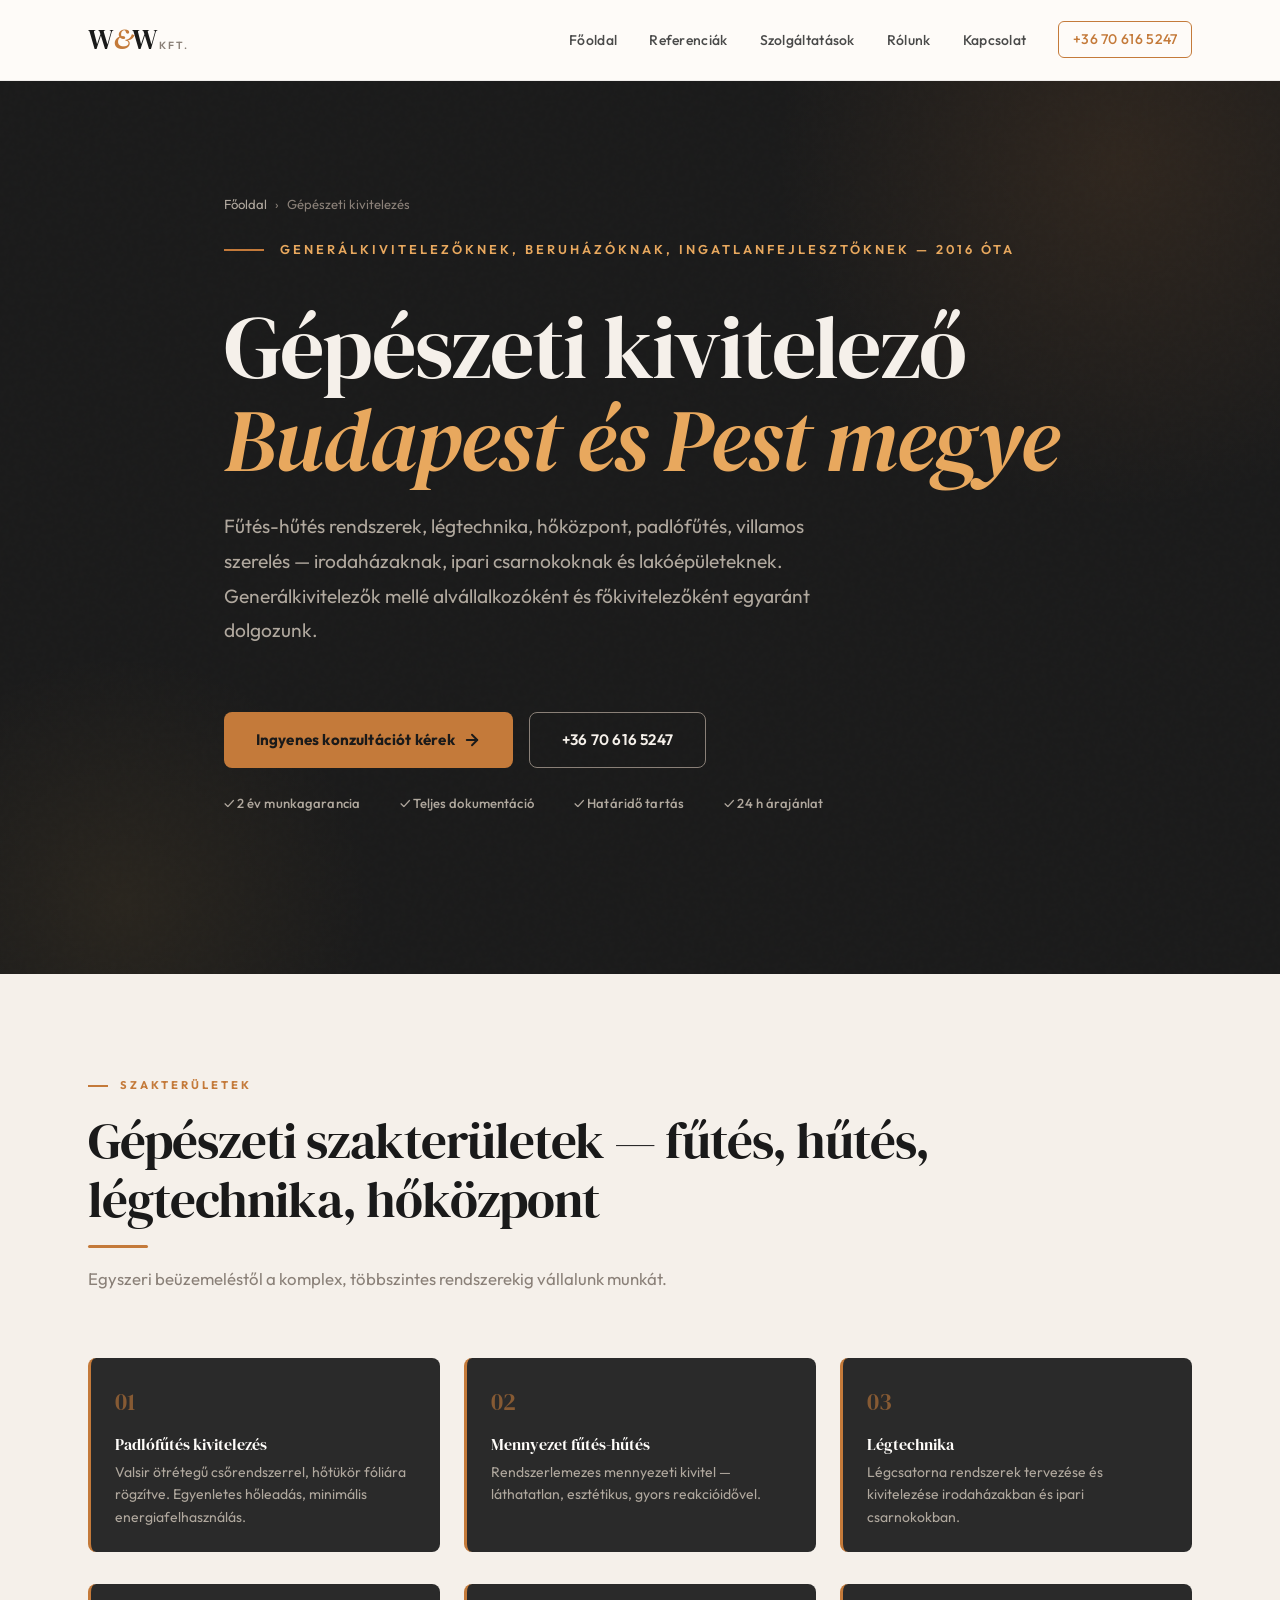
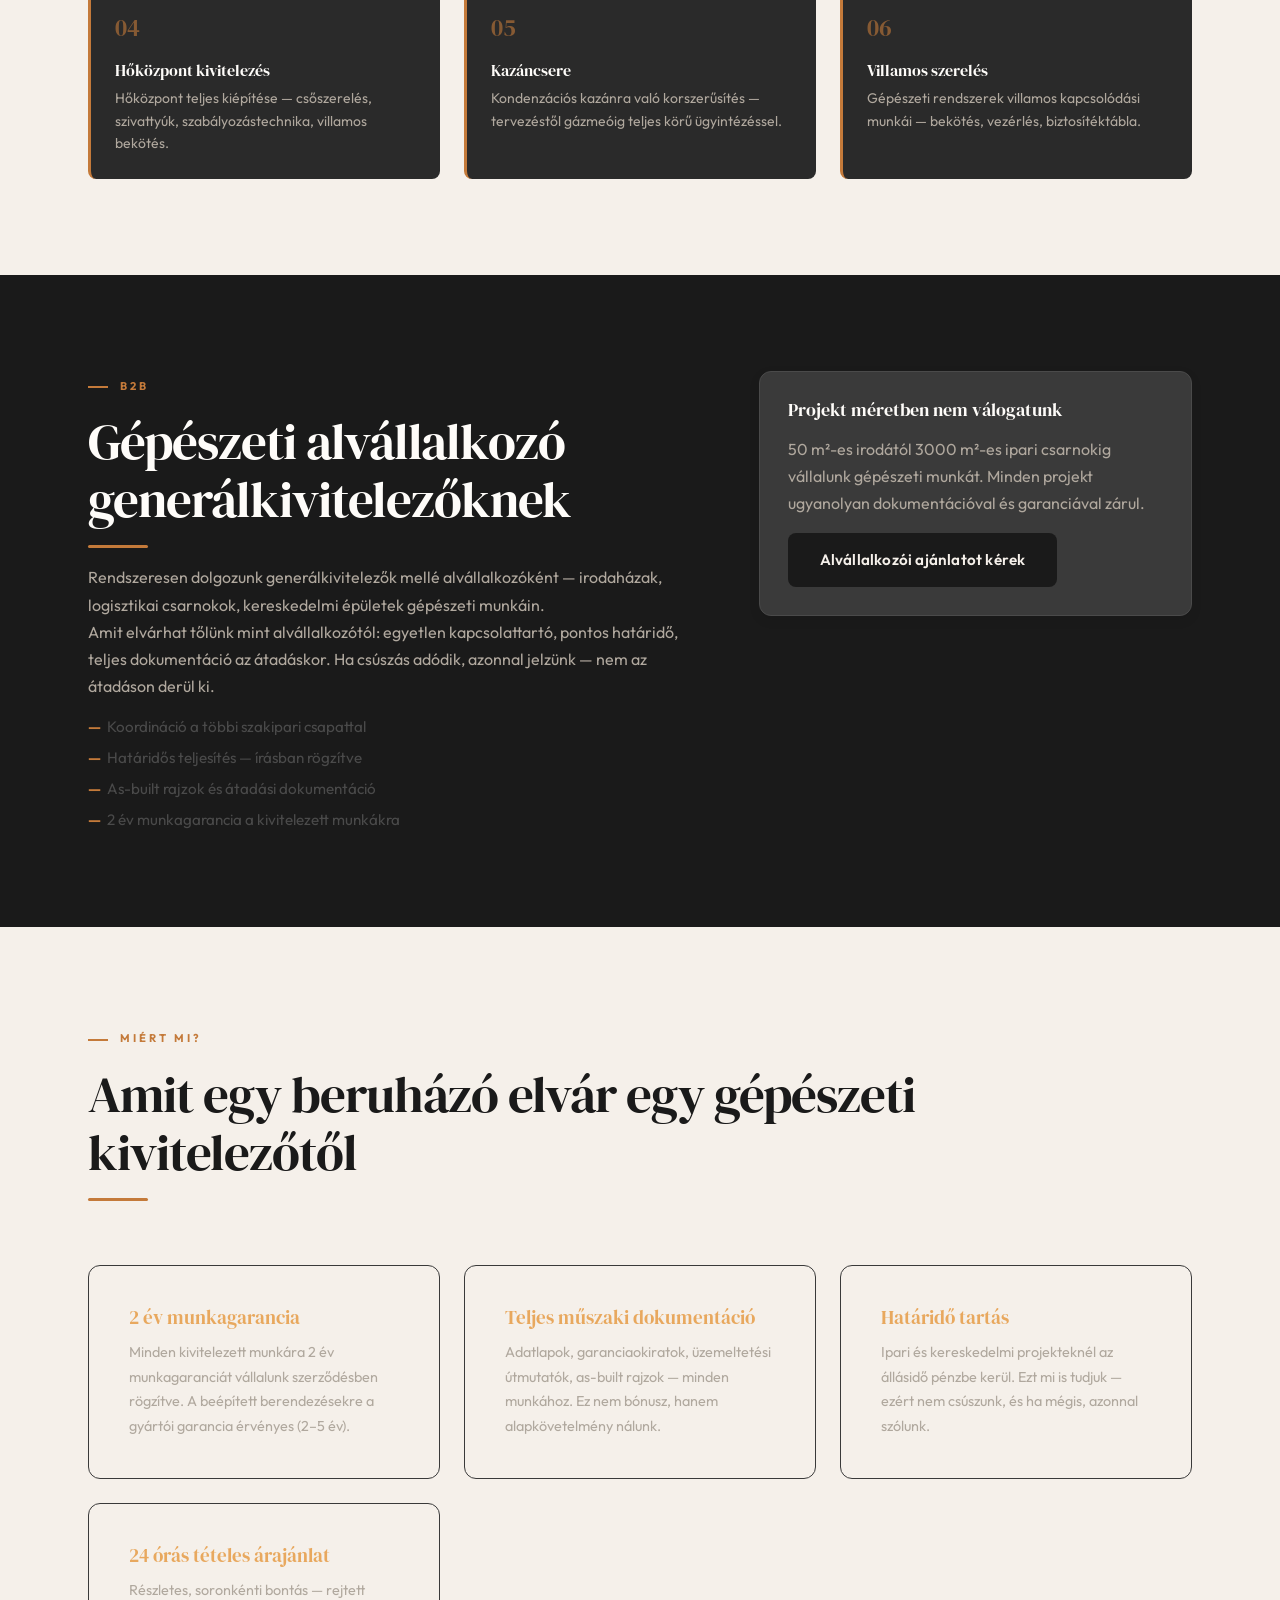
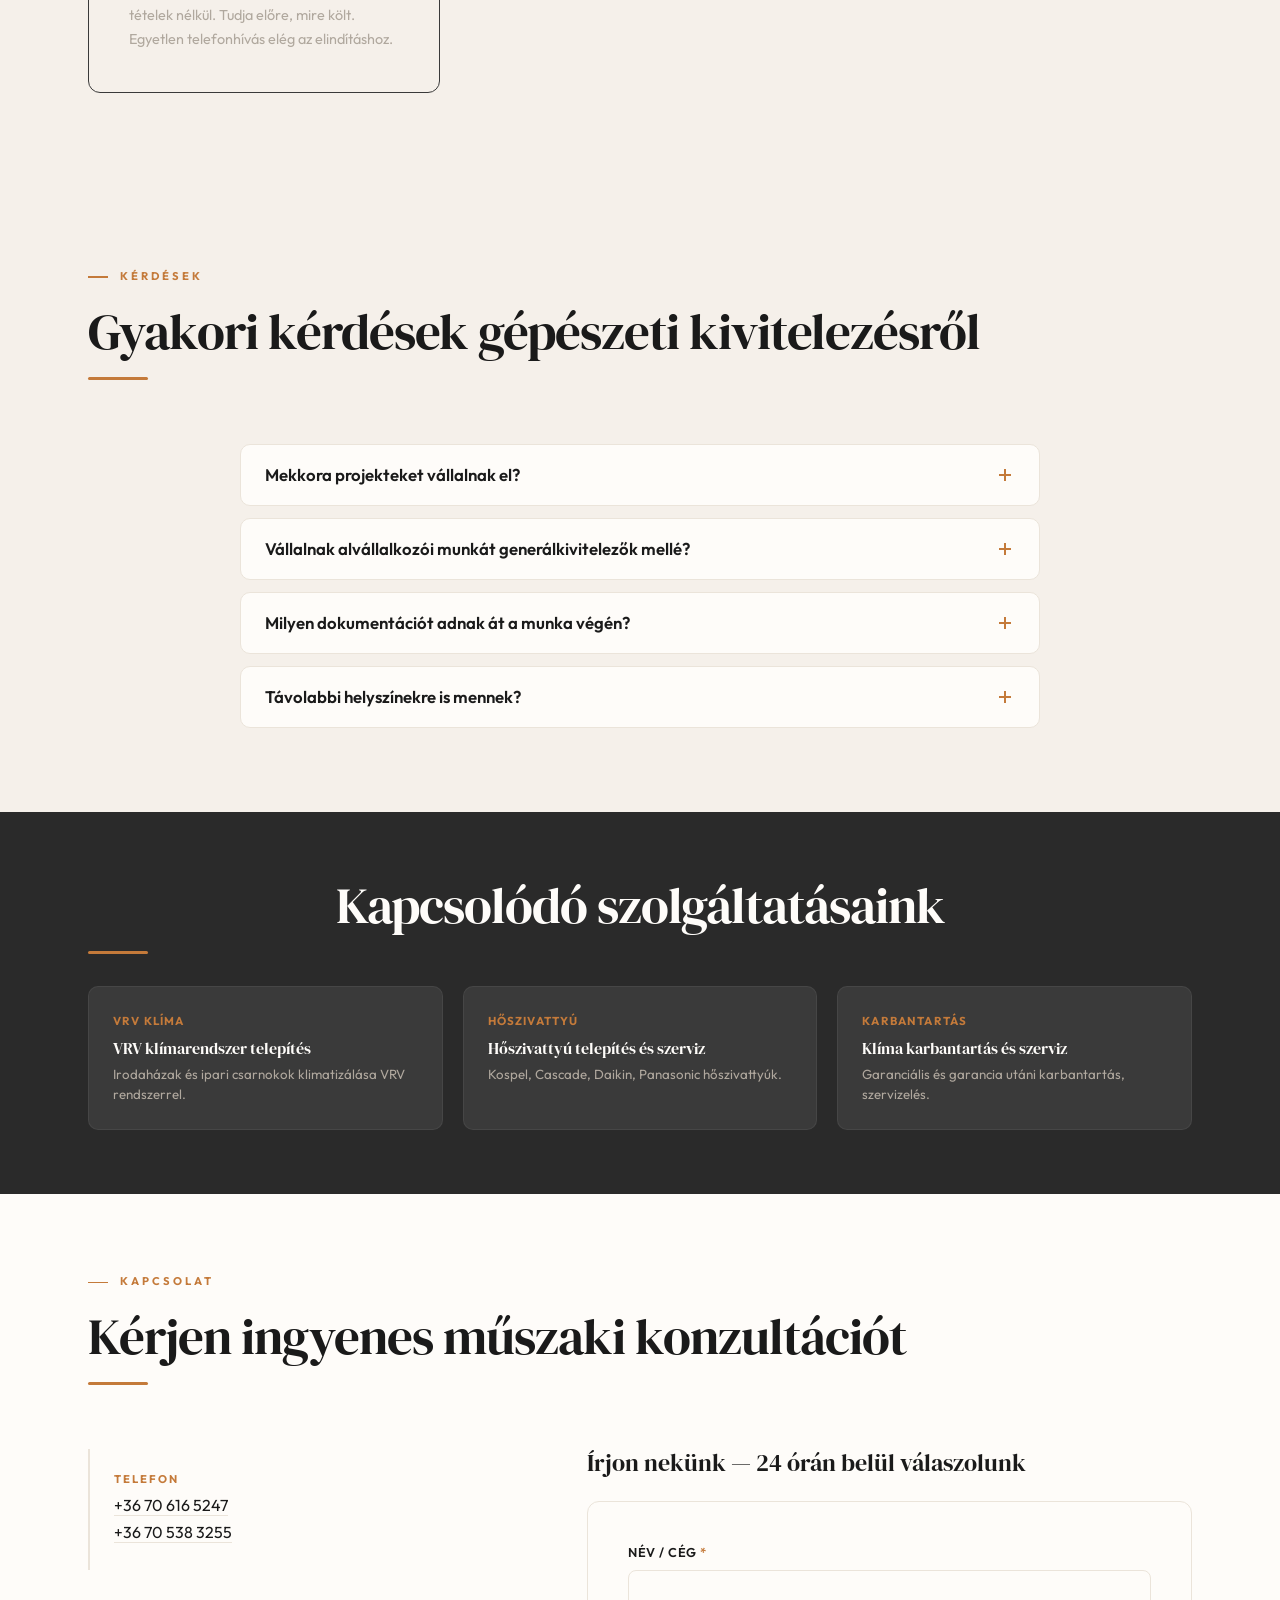
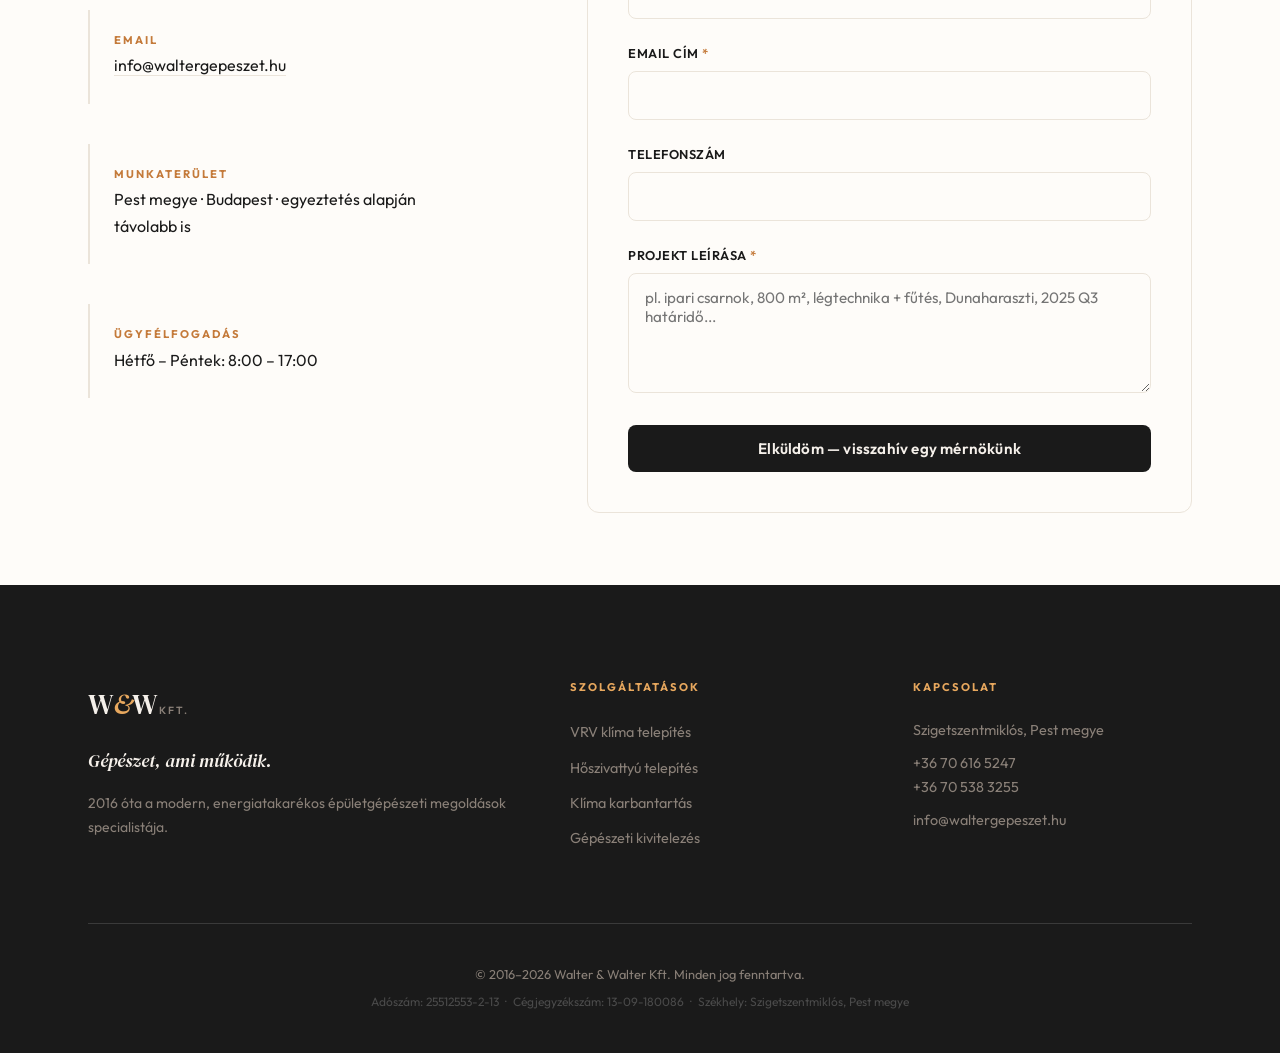
==== gepeszeti-kivitelezes/index.html @ 93c0338d "Major SEO restructure: multi-page site with service landing pages - Add 5 dedicated service pages: V" ====
<!DOCTYPE html>
<html lang="hu">
<head>
    <meta charset="UTF-8">
    <meta name="viewport" content="width=device-width, initial-scale=1.0">
    <title>Gépészeti Kivitelező Budapest | Légtechnika, Hőközpont, Padlófűtés | Walter & Walter Kft.</title>
    <meta name="description" content="Gépészeti kivitelező Budapest és Pest megye — légtechnika, hőközpont, padlófűtés, fűtés-hűtés rendszerek. Generálkivitelezők alvállalkozója. 2 év garancia, teljes dokumentáció. ☎ +36 70 616 5247">
    <meta name="robots" content="index, follow">
    <link rel="canonical" href="https://walterwalter.hu/gepeszeti-kivitelezes/">
    <link rel="icon" type="image/svg+xml" href="../favicon.svg">

    <meta property="og:title" content="Gépészeti Kivitelező Budapest | Walter & Walter Kft.">
    <meta property="og:description" content="Gépészeti kivitelező Budapest és Pest megye — légtechnika, hőközpont, padlófűtés. Generálkivitelezők alvállalkozója. 2 év garancia.">
    <meta property="og:type" content="website">
    <meta property="og:url" content="https://walterwalter.hu/gepeszeti-kivitelezes/">
    <meta property="og:locale" content="hu_HU">

    <script type="application/ld+json">
    {
        "@context": "https://schema.org",
        "@type": "Service",
        "name": "Gépészeti kivitelezés",
        "provider": {
            "@type": "LocalBusiness",
            "name": "Walter & Walter Kft.",
            "telephone": "+36706165247",
            "address": {
                "@type": "PostalAddress",
                "addressLocality": "Szigetszentmiklós",
                "addressRegion": "Pest megye",
                "addressCountry": "HU"
            }
        },
        "areaServed": ["Budapest", "Pest megye"],
        "description": "Gépészeti kivitelezés — légtechnika, hőközpont, padlófűtés, fűtés-hűtés rendszerek. Generálkivitelezők alvállalkozója."
    }
    </script>
    <script type="application/ld+json">
    {
        "@context": "https://schema.org",
        "@type": "BreadcrumbList",
        "itemListElement": [
            {"@type": "ListItem", "position": 1, "name": "Főoldal", "item": "https://walterwalter.hu/"},
            {"@type": "ListItem", "position": 2, "name": "Gépészeti kivitelezés", "item": "https://walterwalter.hu/gepeszeti-kivitelezes/"}
        ]
    }
    </script>

    <link rel="stylesheet" href="../styles.css">
</head>
<body>
    <nav class="navbar" aria-label="Fő navigáció">
        <div class="container">
            <a href="/" class="logo" aria-label="Walter & Walter Kft. - Főoldal">
                <div class="logo-mark">W<span>&</span>W</div>
                <div class="logo-sub">Kft.</div>
            </a>
            <ul class="nav-menu" role="menubar">
                <li role="none"><a href="/" role="menuitem">Főoldal</a></li>
                <li role="none"><a href="/#referenciank" role="menuitem">Referenciák</a></li>
                <li role="none"><a href="/#reszletes-szolgaltatasok" role="menuitem">Szolgáltatások</a></li>
                <li role="none"><a href="/#rolunk" role="menuitem">Rólunk</a></li>
                <li role="none"><a href="#kapcsolat" role="menuitem">Kapcsolat</a></li>
                <li role="none"><a href="tel:+36706165247" class="nav-phone" role="menuitem">+36 70 616 5247</a></li>
            </ul>
            <button class="hamburger" aria-label="Menü megnyitása" aria-expanded="false">
                <span></span><span></span><span></span>
            </button>
        </div>
    </nav>

    <main>
        <section class="hero hero--sub" aria-label="Gépészeti kivitelezés">
            <div class="hero-grain"></div>
            <div class="hero-content">
                <nav class="breadcrumb" aria-label="Navigációs útvonal">
                    <a href="/">Főoldal</a>
                    <span aria-hidden="true">›</span>
                    <span aria-current="page">Gépészeti kivitelezés</span>
                </nav>
                <div class="hero-eyebrow">
                    <div class="eyebrow-line"></div>
                    <span>Generálkivitelezőknek, beruházóknak, ingatlanfejlesztőknek — 2016 óta</span>
                </div>
                <h1 class="hero-title">
                    <span class="title-main">Gépészeti kivitelező</span>
                    <span class="title-accent">Budapest és Pest megye</span>
                </h1>
                <p class="hero-lead">Fűtés-hűtés rendszerek, légtechnika, hőközpont, padlófűtés, villamos szerelés — irodaházaknak, ipari csarnokoknak és lakóépületeknek. Generálkivitelezők mellé alvállalkozóként és főkivitelezőként egyaránt dolgozunk.</p>
                <div class="hero-actions">
                    <a href="javascript:void(0)" onclick="openQuoteModal()" class="btn btn-primary">
                        Ingyenes konzultációt kérek
                        <svg width="18" height="18" viewBox="0 0 24 24" fill="none" stroke="currentColor" stroke-width="2.5" stroke-linecap="round" stroke-linejoin="round" aria-hidden="true"><line x1="5" y1="12" x2="19" y2="12"/><polyline points="12 5 19 12 12 19"/></svg>
                    </a>
                    <a href="tel:+36706165247" class="btn btn-ghost">+36 70 616 5247</a>
                </div>
                <div class="hero-trust-bar">
                    <span>✓ 2 év munkagarancia</span>
                    <span>✓ Teljes dokumentáció</span>
                    <span>✓ Határidő tartás</span>
                    <span>✓ 24 h árajánlat</span>
                </div>
            </div>
        </section>

        <!-- Szakterületek -->
        <section class="content-section bg-cream">
            <div class="container">
                <header class="section-header">
                    <span class="section-tag">Szakterületek</span>
                    <h2 class="section-title">Gépészeti szakterületek — fűtés, hűtés, légtechnika, hőközpont</h2>
                    <p class="section-desc">Egyszeri beüzemeléstől a komplex, többszintes rendszerekig vállalunk munkát.</p>
                </header>
                <div class="services-detail-grid">
                    <div class="service-detail-item">
                        <div class="service-detail-num">01</div>
                        <h3>Padlófűtés kivitelezés</h3>
                        <p>Valsir ötrétegű csőrendszerrel, hőtükör fóliára rögzítve. Egyenletes hőleadás, minimális energiafelhasználás.</p>
                    </div>
                    <div class="service-detail-item">
                        <div class="service-detail-num">02</div>
                        <h3>Mennyezet fűtés-hűtés</h3>
                        <p>Rendszerlemezes mennyezeti kivitel — láthatatlan, esztétikus, gyors reakcióidővel.</p>
                    </div>
                    <div class="service-detail-item">
                        <div class="service-detail-num">03</div>
                        <h3>Légtechnika</h3>
                        <p>Légcsatorna rendszerek tervezése és kivitelezése irodaházakban és ipari csarnokokban.</p>
                    </div>
                    <div class="service-detail-item">
                        <div class="service-detail-num">04</div>
                        <h3>Hőközpont kivitelezés</h3>
                        <p>Hőközpont teljes kiépítése — csőszerelés, szivattyúk, szabályozástechnika, villamos bekötés.</p>
                    </div>
                    <div class="service-detail-item">
                        <div class="service-detail-num">05</div>
                        <h3>Kazáncsere</h3>
                        <p>Kondenzációs kazánra való korszerűsítés — tervezéstől gázmeóig teljes körű ügyintézéssel.</p>
                    </div>
                    <div class="service-detail-item">
                        <div class="service-detail-num">06</div>
                        <h3>Villamos szerelés</h3>
                        <p>Gépészeti rendszerek villamos kapcsolódási munkái — bekötés, vezérlés, biztosítéktábla.</p>
                    </div>
                </div>
            </div>
        </section>

        <!-- Generálkivitelezőknek -->
        <section class="content-section bg-charcoal">
            <div class="container">
                <div class="content-two-col">
                    <div class="content-text" style="color:var(--cream)">
                        <span class="section-tag">B2B</span>
                        <h2 class="section-title section-title--left" style="color:var(--white)">Gépészeti alvállalkozó generálkivitelezőknek</h2>
                        <p style="color:var(--warm-gray-light)">Rendszeresen dolgozunk generálkivitelezők mellé alvállalkozóként — irodaházak, logisztikai csarnokok, kereskedelmi épületek gépészeti munkáin.</p>
                        <p style="color:var(--warm-gray-light)">Amit elvárhat tőlünk mint alvállalkozótól: egyetlen kapcsolattartó, pontos határidő, teljes dokumentáció az átadáskor. Ha csúszás adódik, azonnal jelzünk — nem az átadáson derül ki.</p>
                        <ul class="feature-list" style="color:var(--warm-gray-light)">
                            <li>Koordináció a többi szakipari csapattal</li>
                            <li>Határidős teljesítés — írásban rögzítve</li>
                            <li>As-built rajzok és átadási dokumentáció</li>
                            <li>2 év munkagarancia a kivitelezett munkákra</li>
                        </ul>
                    </div>
                    <div class="content-aside">
                        <div class="info-card info-card--dark">
                            <h3 style="color:var(--white)">Projekt méretben nem válogatunk</h3>
                            <p style="color:var(--warm-gray-light)">50 m²-es irodától 3000 m²-es ipari csarnokig vállalunk gépészeti munkát. Minden projekt ugyanolyan dokumentációval és garanciával zárul.</p>
                            <a href="javascript:void(0)" onclick="openQuoteModal()" class="btn btn-primary" style="margin-top:1rem">Alvállalkozói ajánlatot kérek</a>
                        </div>
                    </div>
                </div>
            </div>
        </section>

        <!-- Miért mi -->
        <section class="content-section bg-cream">
            <div class="container">
                <header class="section-header">
                    <span class="section-tag">Miért mi?</span>
                    <h2 class="section-title">Amit egy beruházó elvár egy gépészeti kivitelezőtől</h2>
                </header>
                <div class="why-grid">
                    <article class="why-card">
                        <h3>2 év munkagarancia</h3>
                        <p>Minden kivitelezett munkára 2 év munkagaranciát vállalunk szerződésben rögzítve. A beépített berendezésekre a gyártói garancia érvényes (2–5 év).</p>
                    </article>
                    <article class="why-card">
                        <h3>Teljes műszaki dokumentáció</h3>
                        <p>Adatlapok, garanciaokiratok, üzemeltetési útmutatók, as-built rajzok — minden munkához. Ez nem bónusz, hanem alapkövetelmény nálunk.</p>
                    </article>
                    <article class="why-card">
                        <h3>Határidő tartás</h3>
                        <p>Ipari és kereskedelmi projekteknél az állásidő pénzbe kerül. Ezt mi is tudjuk — ezért nem csúszunk, és ha mégis, azonnal szólunk.</p>
                    </article>
                    <article class="why-card">
                        <h3>24 órás tételes árajánlat</h3>
                        <p>Részletes, soronkénti bontás — rejtett tételek nélkül. Tudja előre, mire költ. Egyetlen telefonhívás elég az elindításhoz.</p>
                    </article>
                </div>
            </div>
        </section>

        <!-- FAQ -->
        <section class="faq bg-cream">
            <div class="container">
                <header class="section-header">
                    <span class="section-tag">Kérdések</span>
                    <h2 class="section-title">Gyakori kérdések gépészeti kivitelezésről</h2>
                </header>
                <div class="faq-container">
                    <details class="faq-item">
                        <summary class="faq-question"><h3>Mekkora projekteket vállalnak el?</h3><span class="faq-chevron"></span></summary>
                        <div class="faq-answer"><p>Egyszeri beüzemeléstől a több ezer négyzetméteres ipari csarnokok komplex gépészeti rendszereiig vállalunk munkát. Referenciáink között 50 m²-es irodától 3000 m²-es ipari létesítményig szerepelnek projektek.</p></div>
                    </details>
                    <details class="faq-item">
                        <summary class="faq-question"><h3>Vállalnak alvállalkozói munkát generálkivitelezők mellé?</h3><span class="faq-chevron"></span></summary>
                        <div class="faq-answer"><p>Igen, rendszeresen dolgozunk generálkivitelezők mellé gépészeti alvállalkozóként. Koordináció, határidő tartás és teljes dokumentáció a mi felelősségünk. Hívjon minket az egyeztetéshez — a projekt részletei alapján gyorsan tudunk ajánlatot adni.</p></div>
                    </details>
                    <details class="faq-item">
                        <summary class="faq-question"><h3>Milyen dokumentációt adnak át a munka végén?</h3><span class="faq-chevron"></span></summary>
                        <div class="faq-answer"><p>Minden kivitelezett munkához teljes körű műszaki dokumentációt biztosítunk: beépített berendezések adatlapjai, garanciaokiratok, üzemeltetési útmutatók, és szükség esetén as-built rajzok. Ez az átadás alapfeltétele nálunk.</p></div>
                    </details>
                    <details class="faq-item">
                        <summary class="faq-question"><h3>Távolabbi helyszínekre is mennek?</h3><span class="faq-chevron"></span></summary>
                        <div class="faq-answer"><p>Elsősorban Pest megye és Budapest a munkaterületünk, de nagyobb projekteknél az ország más területeire is vállalunk munkát — egyeztetés alapján. Hívjon minket és megbeszéljük a részleteket.</p></div>
                    </details>
                </div>
            </div>
        </section>

        <!-- Kapcsolódó -->
        <section class="content-section bg-charcoal-mid related-services">
            <div class="container">
                <h2 class="section-title" style="color:var(--white); text-align:center; margin-bottom:2rem">Kapcsolódó szolgáltatásaink</h2>
                <div class="related-grid">
                    <a href="/vrv-klima-telepites/" class="related-card">
                        <span class="related-tag">VRV klíma</span>
                        <h3>VRV klímarendszer telepítés</h3>
                        <p>Irodaházak és ipari csarnokok klimatizálása VRV rendszerrel.</p>
                    </a>
                    <a href="/hoszivattyu-telepites/" class="related-card">
                        <span class="related-tag">Hőszivattyú</span>
                        <h3>Hőszivattyú telepítés és szerviz</h3>
                        <p>Kospel, Cascade, Daikin, Panasonic hőszivattyúk.</p>
                    </a>
                    <a href="/klima-karbantartas/" class="related-card">
                        <span class="related-tag">Karbantartás</span>
                        <h3>Klíma karbantartás és szerviz</h3>
                        <p>Garanciális és garancia utáni karbantartás, szervizelés.</p>
                    </a>
                </div>
            </div>
        </section>

        <!-- Kapcsolat -->
        <section id="kapcsolat" class="contact">
            <div class="container">
                <header class="section-header">
                    <span class="section-tag">Kapcsolat</span>
                    <h2 class="section-title">Kérjen ingyenes műszaki konzultációt</h2>
                </header>
                <div class="contact-layout">
                    <div class="contact-info">
                        <address>
                            <div class="contact-block">
                                <h3>Telefon</h3>
                                <p><a href="tel:+36706165247">+36 70 616 5247</a><br><a href="tel:+36705383255">+36 70 538 3255</a></p>
                            </div>
                            <div class="contact-block">
                                <h3>Email</h3>
                                <p><a href="mailto:info@waltergepeszet.hu">info@waltergepeszet.hu</a></p>
                            </div>
                            <div class="contact-block">
                                <h3>Munkaterület</h3>
                                <p>Pest megye · Budapest · egyeztetés alapján távolabb is</p>
                            </div>
                            <div class="contact-block">
                                <h3>Ügyfélfogadás</h3>
                                <p>Hétfő – Péntek: 8:00 – 17:00</p>
                            </div>
                        </address>
                    </div>
                    <div class="contact-form-wrap">
                        <h3>Írjon nekünk — 24 órán belül válaszolunk</h3>
                        <form id="contactForm" class="contact-form" novalidate>
                            <input type="hidden" name="form_type" value="contact">
                            <input type="hidden" name="page" value="gepeszeti-kivitelezes">
                            <div class="form-group">
                                <label for="name">Név / Cég <abbr title="kötelező">*</abbr></label>
                                <input type="text" id="name" name="name" required autocomplete="name">
                            </div>
                            <div class="form-group">
                                <label for="email">Email cím <abbr title="kötelező">*</abbr></label>
                                <input type="email" id="email" name="email" required autocomplete="email">
                            </div>
                            <div class="form-group">
                                <label for="phone">Telefonszám</label>
                                <input type="tel" id="phone" name="phone" autocomplete="tel">
                            </div>
                            <div class="form-group">
                                <label for="message">Projekt leírása <abbr title="kötelező">*</abbr></label>
                                <textarea id="message" name="message" rows="4" required placeholder="pl. ipari csarnok, 800 m², légtechnika + fűtés, Dunaharaszti, 2025 Q3 határidő..."></textarea>
                            </div>
                            <button type="submit" class="btn btn-primary btn-full">Elküldöm — visszahív egy mérnökünk</button>
                            <div id="formMessage" class="form-message" role="alert"></div>
                        </form>
                    </div>
                </div>
            </div>
        </section>
    </main>

    <div id="quoteModal" class="modal" role="dialog" aria-modal="true" aria-label="Árajánlatkérés">
        <div class="modal-content modal-sm">
            <button class="close-modal" onclick="closeQuoteModal()" aria-label="Bezárás">&times;</button>
            <h2>Ingyenes konzultációt kérek</h2>
            <p class="modal-subtitle">Adja meg elérhetőségét — 24 órán belül visszahívja egy mérnökünk.</p>
            <form id="quoteForm" class="quote-form" novalidate>
                <input type="hidden" name="form_type" value="quote">
                <input type="hidden" name="service" value="gepeszet">
                <div class="form-group">
                    <label for="quoteName">Neve / Cég <abbr title="kötelező">*</abbr></label>
                    <input type="text" id="quoteName" name="name" required autocomplete="name" placeholder="pl. ABC Kft.">
                </div>
                <div class="form-group">
                    <label for="quotePhone">Telefonszám <abbr title="kötelező">*</abbr></label>
                    <input type="tel" id="quotePhone" name="phone" required autocomplete="tel" placeholder="+36 70 ...">
                </div>
                <div class="form-group">
                    <label for="quoteNote">Projekt röviden</label>
                    <textarea id="quoteNote" name="note" rows="3" placeholder="pl. csarnok, 1200 m², légtechnika, Érd..."></textarea>
                </div>
                <div class="form-actions">
                    <button type="button" class="btn btn-ghost" onclick="closeQuoteModal()">Mégse</button>
                    <button type="submit" class="btn btn-primary">Visszahív egy mérnökünk</button>
                </div>
                <div id="quoteFormMessage" class="form-message" role="alert"></div>
            </form>
        </div>
    </div>

    <footer class="footer" role="contentinfo">
        <div class="container">
            <div class="footer-grid">
                <div class="footer-brand">
                    <div class="footer-logo">
                        <div class="logo-mark logo-mark--light">W<span>&</span>W</div>
                        <div class="logo-sub logo-sub--light">Kft.</div>
                    </div>
                    <p class="footer-tagline">Gépészet, ami működik.</p>
                    <p class="footer-about">2016 óta a modern, energiatakarékos épületgépészeti megoldások specialistája.</p>
                </div>
                <div class="footer-links">
                    <h4>Szolgáltatások</h4>
                    <nav aria-label="Szolgáltatások navigáció">
                        <ul>
                            <li><a href="/vrv-klima-telepites/">VRV klíma telepítés</a></li>
                            <li><a href="/hoszivattyu-telepites/">Hőszivattyú telepítés</a></li>
                            <li><a href="/klima-karbantartas/">Klíma karbantartás</a></li>
                            <li><a href="/gepeszeti-kivitelezes/">Gépészeti kivitelezés</a></li>
                        </ul>
                    </nav>
                </div>
                <div class="footer-contact">
                    <h4>Kapcsolat</h4>
                    <address>
                        <p>Szigetszentmiklós, Pest megye</p>
                        <p><a href="tel:+36706165247">+36 70 616 5247</a><br><a href="tel:+36705383255">+36 70 538 3255</a></p>
                        <p><a href="mailto:info@waltergepeszet.hu">info@waltergepeszet.hu</a></p>
                    </address>
                </div>
            </div>
            <div class="footer-bottom">
                <p>&copy; 2016–2026 Walter & Walter Kft. Minden jog fenntartva.</p>
                <p class="footer-legal">Adószám: 25512553-2-13 &nbsp;·&nbsp; Cégjegyzékszám: 13-09-180086 &nbsp;·&nbsp; Székhely: Szigetszentmiklós, Pest megye</p>
            </div>
        </div>
    </footer>

    <a href="tel:+36706165247" class="float-call" aria-label="Hívjon minket">
        <svg width="24" height="24" viewBox="0 0 24 24" fill="none" stroke="currentColor" stroke-width="2" stroke-linecap="round" stroke-linejoin="round" aria-hidden="true"><path d="M22 16.92v3a2 2 0 0 1-2.18 2 19.79 19.79 0 0 1-8.63-3.07A19.5 19.5 0 0 1 4.69 12 19.79 19.79 0 0 1 1.68 3.37 2 2 0 0 1 3.66 1h3a2 2 0 0 1 2 1.72c.127.96.361 1.903.7 2.81a2 2 0 0 1-.45 2.11L7.91 8.64a16 16 0 0 0 6 6l1-1a2 2 0 0 1 2.11-.45c.907.339 1.85.573 2.81.7A2 2 0 0 1 22 16.92z"/></svg>
        <span>Hívjon most</span>
    </a>

    <script>var SEND_EMAIL_URL = '../send-email.php';</script>
    <script src="../script.js"></script>
</body>
</html>
---- styles.css ----
@import url('https://fonts.googleapis.com/css2?family=DM+Serif+Display:ital@0;1&family=Outfit:wght@300;400;500;600;700&display=swap');

/* ========================================
   Design System: Industrial Precision
   Palette: Dark charcoal + warm copper/amber
   ======================================== */

*, *::before, *::after {
    margin: 0;
    padding: 0;
    box-sizing: border-box;
}

:root {
    /* Colors */
    --copper: #c47a3a;
    --copper-light: #d4944f;
    --copper-glow: #e8a85e;
    --amber: #d4a04a;
    --charcoal: #1a1a1a;
    --charcoal-mid: #2a2a2a;
    --charcoal-light: #3a3a3a;
    --slate: #4a4a4a;
    --warm-gray: #8a8078;
    --warm-gray-light: #b0a89e;
    --cream: #f5f0ea;
    --cream-dark: #ebe4da;
    --white: #fefcf9;
    --red-soft: #c44040;
    --green-soft: #4a8a5a;
    --purple-soft: #7a5aaa;
    --teal-soft: #3a8a8a;

    /* Typography */
    --font-display: 'DM Serif Display', Georgia, 'Times New Roman', serif;
    --font-body: 'Outfit', -apple-system, BlinkMacSystemFont, 'Segoe UI', sans-serif;

    /* Spacing */
    --space-xs: 0.5rem;
    --space-sm: 1rem;
    --space-md: 1.5rem;
    --space-lg: 2.5rem;
    --space-xl: 4rem;
    --space-2xl: 6rem;
    --space-3xl: 8rem;

    /* Shadows */
    --shadow-sm: 0 1px 3px rgba(0,0,0,0.08);
    --shadow-md: 0 4px 12px rgba(0,0,0,0.08);
    --shadow-lg: 0 12px 40px rgba(0,0,0,0.1);
    --shadow-xl: 0 24px 60px rgba(0,0,0,0.12);

    /* Transitions */
    --ease: cubic-bezier(0.4, 0, 0.2, 1);
    --ease-spring: cubic-bezier(0.34, 1.56, 0.64, 1);
}

html {
    scroll-behavior: smooth;
    -webkit-font-smoothing: antialiased;
    -moz-osx-font-smoothing: grayscale;
}

body {
    font-family: var(--font-body);
    line-height: 1.7;
    color: var(--charcoal);
    background: var(--cream);
    overflow-x: hidden;
}

.container {
    max-width: 1200px;
    margin: 0 auto;
    padding: 0 clamp(1.5rem, 4vw, 3rem);
}

/* ========================================
   Typography
   ======================================== */

h1, h2, h3, h4 {
    font-family: var(--font-display);
    font-weight: 400;
    line-height: 1.15;
}

abbr[title] {
    text-decoration: none;
    color: var(--copper);
}

/* ========================================
   Navigation
   ======================================== */

.navbar {
    position: sticky;
    top: 0;
    z-index: 100;
    background: rgba(254, 252, 249, 0.92);
    backdrop-filter: blur(16px);
    -webkit-backdrop-filter: blur(16px);
    border-bottom: 1px solid rgba(0,0,0,0.06);
    padding: 1rem 0;
    transition: box-shadow 0.3s var(--ease), padding 0.3s var(--ease);
}

.navbar.scrolled {
    box-shadow: var(--shadow-md);
    padding: 0.75rem 0;
}

.navbar .container {
    display: flex;
    justify-content: space-between;
    align-items: center;
}

/* Logo */
.logo {
    display: flex;
    align-items: baseline;
    gap: 0.35rem;
    text-decoration: none;
    transition: opacity 0.3s var(--ease);
}

.logo:hover { opacity: 0.8; }

.logo-mark {
    font-family: var(--font-display);
    font-size: 1.75rem;
    color: var(--charcoal);
    letter-spacing: -1px;
}

.logo-mark span {
    color: var(--copper);
    font-style: italic;
}

.logo-sub {
    font-family: var(--font-body);
    font-size: 0.65rem;
    font-weight: 600;
    text-transform: uppercase;
    letter-spacing: 2px;
    color: var(--warm-gray);
    margin-left: -0.2rem;
}

.logo-mark--light { color: var(--cream); }
.logo-mark--light span { color: var(--copper-glow); }
.logo-sub--light { color: var(--warm-gray); }

/* Nav Menu */
.nav-menu {
    display: flex;
    list-style: none;
    gap: 2rem;
    align-items: center;
}

.nav-menu a {
    text-decoration: none;
    color: var(--slate);
    font-weight: 500;
    font-size: 0.875rem;
    letter-spacing: 0.3px;
    transition: color 0.3s var(--ease);
    position: relative;
}

.nav-menu a::after {
    content: '';
    position: absolute;
    bottom: -4px;
    left: 0;
    width: 0;
    height: 1.5px;
    background: var(--copper);
    transition: width 0.3s var(--ease);
}

.nav-menu a:hover { color: var(--charcoal); }
.nav-menu a:hover::after { width: 100%; }

.nav-cta {
    background: var(--charcoal) !important;
    color: var(--cream) !important;
    padding: 0.6rem 1.25rem !important;
    border-radius: 6px;
    font-weight: 600 !important;
    transition: background 0.3s var(--ease), transform 0.2s var(--ease) !important;
}

.nav-cta::after { display: none !important; }
.nav-cta:hover {
    background: var(--charcoal-light) !important;
    color: var(--cream) !important;
    transform: translateY(-1px);
}

.nav-phone {
    display: flex;
    align-items: center;
    gap: 0.4rem;
    font-weight: 700;
    font-size: 0.9rem;
    color: var(--copper) !important;
    letter-spacing: 0.3px;
    border: 1.5px solid var(--copper);
    padding: 0.35rem 0.85rem;
    border-radius: 6px;
    transition: all 0.3s var(--ease);
    white-space: nowrap;
}
.nav-phone::after { display: none !important; }
.nav-phone:hover {
    background: var(--copper) !important;
    color: var(--white) !important;
}

/* Hamburger */
.hamburger {
    display: none;
    flex-direction: column;
    cursor: pointer;
    gap: 5px;
    z-index: 101;
    background: none;
    border: none;
    padding: 4px;
}

.hamburger span {
    width: 24px;
    height: 2px;
    background: var(--charcoal);
    border-radius: 2px;
    transition: all 0.3s var(--ease);
}

/* ========================================
   Buttons
   ======================================== */

.btn {
    display: inline-flex;
    align-items: center;
    gap: 0.5rem;
    padding: 0.875rem 2rem;
    border-radius: 8px;
    text-decoration: none;
    font-family: var(--font-body);
    font-weight: 600;
    font-size: 0.95rem;
    letter-spacing: 0.2px;
    border: none;
    cursor: pointer;
    transition: all 0.3s var(--ease);
    position: relative;
}

.btn-primary {
    background: var(--charcoal);
    color: var(--cream);
}

.btn-primary:hover {
    background: var(--charcoal-light);
    transform: translateY(-2px);
    box-shadow: var(--shadow-lg);
}

.btn-ghost {
    background: transparent;
    color: var(--charcoal);
    border: 1.5px solid var(--charcoal);
}

.btn-ghost:hover {
    background: var(--charcoal);
    color: var(--cream);
    transform: translateY(-2px);
}

.btn-full { width: 100%; justify-content: center; }

/* ========================================
   Hero Section
   ======================================== */

.hero {
    background: var(--charcoal);
    color: var(--cream);
    padding: clamp(7rem, 14vh, 10rem) 0 clamp(5rem, 10vh, 8rem);
    position: relative;
    overflow: hidden;
    min-height: 90vh;
    display: flex;
    align-items: center;
}

.hero-grain {
    position: absolute;
    inset: 0;
    background-image: url("data:image/svg+xml,%3Csvg viewBox='0 0 256 256' xmlns='http://www.w3.org/2000/svg'%3E%3Cfilter id='noise'%3E%3CfeTurbulence type='fractalNoise' baseFrequency='0.65' numOctaves='3' stitchTiles='stitch'/%3E%3C/filter%3E%3Crect width='100%25' height='100%25' filter='url(%23noise)' opacity='0.03'/%3E%3C/svg%3E");
    opacity: 0.5;
    pointer-events: none;
}

.hero::before {
    content: '';
    position: absolute;
    top: -30%;
    right: -15%;
    width: 700px;
    height: 700px;
    background: radial-gradient(circle, rgba(196, 122, 58, 0.12) 0%, transparent 70%);
    pointer-events: none;
}

.hero::after {
    content: '';
    position: absolute;
    bottom: -20%;
    left: -10%;
    width: 500px;
    height: 500px;
    background: radial-gradient(circle, rgba(212, 160, 74, 0.08) 0%, transparent 70%);
    pointer-events: none;
}

.hero-content {
    position: relative;
    z-index: 1;
    max-width: 1200px;
    margin: 0 auto;
    padding: 0 clamp(1.5rem, 4vw, 3rem);
}

/* Eyebrow */
.hero-eyebrow {
    display: flex;
    align-items: center;
    gap: 1rem;
    margin-bottom: var(--space-lg);
    animation: fadeSlideUp 0.8s var(--ease) both;
}

.eyebrow-line {
    width: 40px;
    height: 1.5px;
    background: var(--copper);
}

.hero-eyebrow span {
    font-size: 0.8rem;
    font-weight: 600;
    text-transform: uppercase;
    letter-spacing: 3px;
    color: var(--copper-glow);
}

/* Hero Title */
.hero-title {
    font-size: clamp(3rem, 7vw, 5.5rem);
    margin-bottom: var(--space-md);
    animation: fadeSlideUp 0.8s var(--ease) 0.1s both;
    letter-spacing: -2px;
    line-height: 1.05;
}

.title-main {
    display: block;
    color: var(--cream);
}

.title-accent {
    display: block;
    color: var(--copper-glow);
    font-style: italic;
}

.hero-lead {
    font-size: clamp(1rem, 1.5vw, 1.2rem);
    max-width: 600px;
    color: var(--warm-gray-light);
    margin-bottom: var(--space-xl);
    animation: fadeSlideUp 0.8s var(--ease) 0.2s both;
    line-height: 1.8;
}

/* Hero Grid */
.hero-grid {
    display: grid;
    grid-template-columns: 1.5fr 1fr;
    gap: var(--space-xl);
    margin-bottom: var(--space-xl);
    animation: fadeSlideUp 0.8s var(--ease) 0.3s both;
}

.hero-pillars {
    display: flex;
    flex-direction: column;
    gap: var(--space-sm);
}

.pillar {
    display: grid;
    grid-template-columns: auto 1fr;
    gap: 0 var(--space-md);
    padding: var(--space-md);
    border-left: 2px solid var(--charcoal-light);
    transition: all 0.4s var(--ease);
}

.pillar:hover {
    border-left-color: var(--copper);
    background: rgba(255,255,255,0.03);
}

.pillar-number {
    grid-row: 1 / 3;
    font-family: var(--font-body);
    font-size: 0.7rem;
    font-weight: 600;
    color: var(--copper);
    letter-spacing: 1px;
    padding-top: 0.2rem;
}

.pillar h3 {
    font-size: 1.15rem;
    color: var(--cream);
    margin-bottom: 0.25rem;
}

.pillar p {
    font-size: 0.875rem;
    color: var(--warm-gray);
    line-height: 1.5;
}

/* Check list */
.check-list {
    list-style: none;
    display: flex;
    flex-direction: column;
    gap: 0.875rem;
    padding: var(--space-lg);
    border: 1px solid var(--charcoal-light);
    border-radius: 12px;
    background: rgba(255,255,255,0.02);
}

.check-list li {
    display: flex;
    align-items: center;
    gap: 0.75rem;
    font-size: 0.9rem;
    color: var(--warm-gray-light);
    font-weight: 400;
}

.check-icon {
    width: 20px;
    height: 20px;
    border-radius: 50%;
    background: var(--copper);
    flex-shrink: 0;
    position: relative;
}

.check-icon::after {
    content: '';
    position: absolute;
    top: 5px;
    left: 7px;
    width: 5px;
    height: 9px;
    border: solid var(--charcoal);
    border-width: 0 2px 2px 0;
    transform: rotate(45deg);
}

/* Hero Actions */
.hero-actions {
    display: flex;
    gap: var(--space-sm);
    flex-wrap: wrap;
    margin-bottom: var(--space-md);
    animation: fadeSlideUp 0.8s var(--ease) 0.4s both;
}

/* Hero Trust Bar */
.hero-trust-bar {
    display: flex;
    flex-wrap: wrap;
    gap: var(--space-sm) var(--space-lg);
    margin-bottom: var(--space-2xl);
    animation: fadeSlideUp 0.8s var(--ease) 0.5s both;
}

.hero-trust-bar span {
    font-size: 0.82rem;
    font-weight: 500;
    color: var(--warm-gray-light);
    letter-spacing: 0.01em;
}

/* Section CTA (below why/testimonials) */
.section-cta {
    display: flex;
    justify-content: center;
    margin-top: var(--space-xl);
}

.hero .btn-primary {
    background: var(--copper);
    color: var(--charcoal);
    font-weight: 700;
}

.hero .btn-primary:hover {
    background: var(--copper-light);
    box-shadow: 0 12px 40px rgba(196, 122, 58, 0.25);
}

.hero .btn-ghost {
    border-color: var(--warm-gray);
    color: var(--cream);
}

.hero .btn-ghost:hover {
    background: var(--cream);
    color: var(--charcoal);
    border-color: var(--cream);
}

/* Metrics */
.hero-metrics {
    display: flex;
    gap: var(--space-xl);
    padding-top: var(--space-lg);
    border-top: 1px solid var(--charcoal-light);
    animation: fadeSlideUp 0.8s var(--ease) 0.5s both;
}

.metric {
    display: flex;
    flex-direction: column;
}

.metric-val {
    font-family: var(--font-display);
    font-size: 2.5rem;
    color: var(--copper-glow);
    line-height: 1;
    margin-bottom: 0.35rem;
}

.metric-label {
    font-size: 0.8rem;
    color: var(--warm-gray);
    text-transform: uppercase;
    letter-spacing: 1.5px;
    font-weight: 500;
}

/* ========================================
   Section Styles
   ======================================== */

section {
    padding: clamp(4rem, 8vh, 7rem) 0;
}

.section-header {
    margin-bottom: var(--space-xl);
}

.section-header--left { text-align: left; }
.section-header--left .section-title::after { margin-left: 0; }

.section-tag {
    display: inline-block;
    font-family: var(--font-body);
    font-size: 0.7rem;
    font-weight: 700;
    text-transform: uppercase;
    letter-spacing: 3px;
    color: var(--copper);
    margin-bottom: var(--space-sm);
    position: relative;
    padding-left: 2rem;
}

.section-tag::before {
    content: '';
    position: absolute;
    left: 0;
    top: 50%;
    width: 1.25rem;
    height: 1.5px;
    background: var(--copper);
}

.section-title {
    font-size: clamp(2rem, 4vw, 3.25rem);
    color: var(--charcoal);
    letter-spacing: -1px;
    margin-bottom: var(--space-sm);
    line-height: 1.15;
}

.section-title::after {
    content: '';
    display: block;
    width: 60px;
    height: 3px;
    background: var(--copper);
    margin-top: var(--space-sm);
    border-radius: 2px;
}

.section-desc {
    font-size: 1.05rem;
    color: var(--warm-gray);
    max-width: 600px;
    line-height: 1.8;
}

.subsection-title {
    font-family: var(--font-display);
    font-size: 1.75rem;
    color: var(--charcoal);
    margin: var(--space-2xl) 0 var(--space-lg);
}

/* ========================================
   Services Section
   ======================================== */

.services { background: var(--white); }

.services-grid {
    display: grid;
    grid-template-columns: repeat(2, 1fr);
    gap: var(--space-md);
}

.service-card {
    padding: var(--space-lg);
    border: 1px solid var(--cream-dark);
    border-radius: 12px;
    background: var(--white);
    transition: all 0.4s var(--ease);
    position: relative;
    overflow: hidden;
}

.card-top-line {
    position: absolute;
    top: 0;
    left: 0;
    right: 0;
    height: 2px;
    background: linear-gradient(90deg, var(--copper), var(--amber));
    transform: scaleX(0);
    transform-origin: left;
    transition: transform 0.5s var(--ease);
}

.service-card:hover .card-top-line { transform: scaleX(1); }

.service-card:hover {
    border-color: var(--copper);
    box-shadow: var(--shadow-lg);
    transform: translateY(-4px);
}

.service-num {
    font-family: var(--font-body);
    font-size: 0.65rem;
    font-weight: 700;
    color: var(--copper);
    letter-spacing: 1px;
    margin-bottom: var(--space-sm);
}

.service-card h3 {
    font-size: 1.4rem;
    color: var(--charcoal);
    margin-bottom: 0.75rem;
}

.service-card p {
    color: var(--warm-gray);
    line-height: 1.8;
    font-size: 0.95rem;
    margin-bottom: 0.75rem;
}

.service-detail {
    font-size: 0.875rem !important;
    color: var(--warm-gray-light) !important;
    padding-top: 0.75rem;
    border-top: 1px solid var(--cream-dark);
    line-height: 1.7 !important;
}

/* ========================================
   Detailed Services Section
   ======================================== */

.detailed-services {
    background: var(--cream);
}

.detailed-services-grid {
    display: grid;
    grid-template-columns: repeat(3, 1fr);
    gap: var(--space-md);
}

.detail-card {
    padding: var(--space-lg);
    border: 1px solid var(--cream-dark);
    border-radius: 12px;
    background: var(--white);
    transition: all 0.4s var(--ease);
    position: relative;
    overflow: hidden;
}

.detail-card:hover .card-top-line { transform: scaleX(1); }

.detail-card:hover {
    border-color: var(--copper);
    box-shadow: var(--shadow-lg);
    transform: translateY(-4px);
}

.detail-card h3 {
    font-size: 1.25rem;
    color: var(--charcoal);
    margin-bottom: var(--space-sm);
}

.detail-categories {
    display: flex;
    flex-direction: column;
    gap: var(--space-sm);
    margin-top: var(--space-sm);
}

.detail-category h4 {
    font-size: 0.7rem;
    font-weight: 700;
    letter-spacing: 1px;
    text-transform: uppercase;
    color: var(--copper);
    margin-bottom: 0.4rem;
}

.detail-list {
    list-style: none;
    padding: 0;
    margin: 0;
    display: flex;
    flex-direction: column;
    gap: 0.3rem;
}

.detail-list li {
    font-size: 0.9rem;
    color: var(--warm-gray);
    padding-left: 1rem;
    position: relative;
}

.detail-list li::before {
    content: '—';
    position: absolute;
    left: 0;
    color: var(--copper);
    font-size: 0.7rem;
    top: 0.15em;
}

.brands-list {
    display: flex;
    flex-wrap: wrap;
    flex-direction: row;
    gap: 0.3rem 0.6rem;
}

.brands-list li {
    padding-left: 0;
    font-weight: 600;
    color: var(--charcoal);
    font-size: 0.85rem;
}

.brands-list li::before { display: none; }

.brands-list li:not(:last-child)::after {
    content: '·';
    margin-left: 0.6rem;
    color: var(--copper);
}

@media (max-width: 1024px) {
    .detailed-services-grid {
        grid-template-columns: repeat(2, 1fr);
    }
}

@media (max-width: 640px) {
    .detailed-services-grid {
        grid-template-columns: 1fr;
    }
}

/* ========================================
   Why Section
   ======================================== */

.why-section {
    background: var(--charcoal);
    color: var(--cream);
}

.why-section .section-title { color: var(--cream); }
.why-section .section-title::after { background: var(--copper-glow); }

.why-grid {
    display: grid;
    grid-template-columns: repeat(3, 1fr);
    gap: var(--space-md);
}

.why-card {
    padding: var(--space-lg);
    border: 1px solid var(--charcoal-light);
    border-radius: 12px;
    transition: all 0.4s var(--ease);
}

.why-card:hover {
    border-color: var(--copper);
    background: rgba(255,255,255,0.03);
    transform: translateY(-4px);
}

.why-card h3 {
    font-size: 1.2rem;
    color: var(--copper-glow);
    margin-bottom: 0.75rem;
}

.why-card p {
    color: var(--warm-gray-light);
    font-size: 0.9rem;
    line-height: 1.7;
}

/* ========================================
   Products Section
   ======================================== */

.products { background: var(--cream); }

.products-grid {
    display: grid;
    grid-template-columns: repeat(3, 1fr);
    gap: var(--space-md);
}

.product-card {
    background: var(--white);
    border: 1px solid var(--cream-dark);
    border-radius: 12px;
    padding: var(--space-lg);
    display: flex;
    flex-direction: column;
    transition: all 0.4s var(--ease);
}

.product-card:hover {
    border-color: var(--copper);
    box-shadow: var(--shadow-lg);
    transform: translateY(-4px);
}

.product-icon-wrap {
    width: 56px;
    height: 56px;
    border-radius: 12px;
    background: var(--cream);
    display: flex;
    align-items: center;
    justify-content: center;
    margin-bottom: var(--space-md);
    color: var(--copper);
    transition: all 0.3s var(--ease);
}

.product-card:hover .product-icon-wrap {
    background: var(--copper);
    color: var(--white);
}

.product-card h3 {
    font-size: 1.25rem;
    color: var(--charcoal);
    margin-bottom: 0.5rem;
}

.product-card > p {
    color: var(--warm-gray);
    font-size: 0.9rem;
    margin-bottom: var(--space-sm);
    line-height: 1.7;
    flex-grow: 1;
}

.product-features {
    list-style: none;
    margin-bottom: var(--space-md);
    padding: 0;
}

.product-features li {
    padding: 0.5rem 0;
    color: var(--charcoal);
    font-size: 0.875rem;
    font-weight: 500;
    border-bottom: 1px solid var(--cream-dark);
    position: relative;
    padding-left: 1.25rem;
}

.product-features li::before {
    content: '';
    position: absolute;
    left: 0;
    top: 50%;
    width: 6px;
    height: 6px;
    border-radius: 50%;
    background: var(--copper);
    transform: translateY(-50%);
}

.product-features li:last-child { border-bottom: none; }

.product-btn {
    width: 100%;
    background: var(--charcoal);
    color: var(--cream);
    padding: 0.875rem;
    border: none;
    border-radius: 8px;
    font-family: var(--font-body);
    font-size: 0.875rem;
    font-weight: 600;
    cursor: pointer;
    transition: all 0.3s var(--ease);
    margin-top: auto;
}

.product-btn:hover {
    background: var(--copper);
    color: var(--charcoal);
    transform: translateY(-2px);
    box-shadow: var(--shadow-md);
}

/* ========================================
   Distributed Products
   ======================================== */

.distributed { background: var(--white); }

.brands-grid {
    display: grid;
    grid-template-columns: repeat(6, 1fr);
    gap: var(--space-sm);
}

.brand-card {
    padding: var(--space-md);
    border: 1px solid var(--cream-dark);
    border-radius: 10px;
    text-align: center;
    transition: all 0.3s var(--ease);
}

.brand-card:hover {
    border-color: var(--copper);
    transform: translateY(-3px);
    box-shadow: var(--shadow-md);
}

.brand-card h4 {
    font-size: 1rem;
    color: var(--charcoal);
    margin-bottom: 0.35rem;
}

.brand-card p {
    font-size: 0.75rem;
    color: var(--warm-gray);
    line-height: 1.5;
}

/* Featured Products */
.featured-products-grid {
    display: grid;
    grid-template-columns: repeat(3, 1fr);
    gap: var(--space-md);
}

.featured-card {
    background: var(--white);
    border: 1px solid var(--cream-dark);
    border-radius: 12px;
    padding: var(--space-lg);
    position: relative;
    overflow: hidden;
    transition: all 0.4s var(--ease);
}

.featured-card:hover {
    border-color: var(--copper);
    box-shadow: var(--shadow-lg);
    transform: translateY(-4px);
}

.badge {
    display: inline-block;
    padding: 0.3rem 0.75rem;
    border-radius: 4px;
    font-size: 0.65rem;
    font-weight: 700;
    text-transform: uppercase;
    letter-spacing: 1px;
    margin-bottom: var(--space-sm);
}

.badge-gold { background: var(--amber); color: var(--charcoal); }
.badge-purple { background: var(--purple-soft); color: var(--white); }
.badge-copper { background: var(--copper); color: var(--white); }
.badge-teal { background: var(--teal-soft); color: var(--white); }

.featured-brand {
    font-size: 0.7rem;
    font-weight: 700;
    text-transform: uppercase;
    letter-spacing: 2px;
    color: var(--copper);
    margin-bottom: 0.25rem;
}

.featured-card h4 {
    font-size: 1.35rem;
    color: var(--charcoal);
    margin-bottom: 0.25rem;
}

.featured-type {
    font-size: 0.85rem;
    color: var(--warm-gray);
    margin-bottom: var(--space-sm);
}

.specs {
    background: var(--cream);
    padding: var(--space-sm);
    border-radius: 8px;
    margin-bottom: var(--space-sm);
}

.specs div {
    display: flex;
    justify-content: space-between;
    padding: 0.4rem 0;
    border-bottom: 1px solid var(--cream-dark);
}

.specs div:last-child { border-bottom: none; }

.specs dt {
    font-size: 0.8rem;
    color: var(--warm-gray);
    font-weight: 500;
}

.specs dd {
    font-size: 0.8rem;
    font-weight: 700;
    color: var(--copper);
}

.featured-desc {
    font-size: 0.875rem;
    color: var(--warm-gray);
    line-height: 1.6;
    margin-bottom: var(--space-sm);
}

.info-banner {
    margin-top: var(--space-xl);
    padding: var(--space-md) var(--space-lg);
    background: var(--cream);
    border-left: 3px solid var(--copper);
    border-radius: 0 8px 8px 0;
}

.info-banner p {
    font-size: 0.95rem;
    color: var(--charcoal);
    line-height: 1.7;
}

/* ========================================
   Process Section
   ======================================== */

.process { background: var(--cream); }

.process-track {
    display: grid;
    grid-template-columns: repeat(5, 1fr);
    gap: var(--space-sm);
    position: relative;
}

.process-track::before {
    content: '';
    position: absolute;
    top: 28px;
    left: 28px;
    right: 28px;
    height: 1px;
    background: var(--cream-dark);
    z-index: 0;
}

.process-step {
    text-align: center;
    position: relative;
}

.step-num {
    width: 56px;
    height: 56px;
    border-radius: 50%;
    background: var(--charcoal);
    color: var(--copper-glow);
    font-family: var(--font-display);
    font-size: 1.25rem;
    display: flex;
    align-items: center;
    justify-content: center;
    margin: 0 auto var(--space-sm);
    position: relative;
    z-index: 1;
    transition: all 0.3s var(--ease);
}

.process-step:hover .step-num {
    background: var(--copper);
    color: var(--charcoal);
    transform: scale(1.1);
}

.process-step h3 {
    font-size: 1.1rem;
    color: var(--charcoal);
    margin-bottom: 0.5rem;
}

.process-step p {
    font-size: 0.8rem;
    color: var(--warm-gray);
    line-height: 1.6;
}

/* ========================================
   Calculators Section
   ======================================== */

.calculators { background: var(--white); }

.calc-grid {
    display: grid;
    grid-template-columns: repeat(3, 1fr);
    gap: var(--space-md);
}

.calc-card {
    padding: var(--space-lg);
    border: 1px solid var(--cream-dark);
    border-radius: 12px;
    text-align: center;
    transition: all 0.4s var(--ease);
    background: var(--white);
}

.calc-card:hover {
    border-color: var(--copper);
    box-shadow: var(--shadow-lg);
    transform: translateY(-4px);
}

.calc-icon {
    width: 56px;
    height: 56px;
    border-radius: 12px;
    background: var(--cream);
    color: var(--copper);
    display: flex;
    align-items: center;
    justify-content: center;
    margin: 0 auto var(--space-sm);
    transition: all 0.3s var(--ease);
}

.calc-card:hover .calc-icon {
    background: var(--copper);
    color: var(--white);
}

.calc-card h3 {
    font-size: 1.15rem;
    color: var(--charcoal);
    margin-bottom: 0.5rem;
}

.calc-card p {
    font-size: 0.875rem;
    color: var(--warm-gray);
    margin-bottom: var(--space-md);
    line-height: 1.6;
}

.calc-btn {
    background: var(--charcoal);
    color: var(--cream);
    padding: 0.75rem 2rem;
    border: none;
    border-radius: 8px;
    font-family: var(--font-body);
    font-size: 0.875rem;
    font-weight: 600;
    cursor: pointer;
    transition: all 0.3s var(--ease);
}

.calc-btn:hover {
    background: var(--copper);
    color: var(--charcoal);
    transform: translateY(-2px);
}

/* ========================================
   Testimonials
   ======================================== */

.testimonials { background: var(--cream); }

.testimonials-grid {
    display: grid;
    grid-template-columns: repeat(3, 1fr);
    gap: var(--space-md);
}

.testimonial-card {
    background: var(--white);
    padding: var(--space-lg);
    border-radius: 12px;
    border: 1px solid var(--cream-dark);
    transition: all 0.3s var(--ease);
    position: relative;
}

.testimonial-card::before {
    content: '\201C';
    position: absolute;
    top: 0.75rem;
    right: 1.5rem;
    font-family: var(--font-display);
    font-size: 4rem;
    color: var(--cream-dark);
    line-height: 1;
}

.testimonial-card:hover {
    border-color: var(--copper);
    transform: translateY(-3px);
    box-shadow: var(--shadow-md);
}

.stars {
    color: var(--amber);
    font-size: 0.9rem;
    letter-spacing: 2px;
    margin-bottom: var(--space-sm);
}

.testimonial-card blockquote {
    margin: 0;
}

.testimonial-card blockquote p {
    font-size: 0.95rem;
    color: var(--charcoal);
    line-height: 1.8;
    font-style: italic;
    margin-bottom: var(--space-md);
}

.testimonial-author {
    display: flex;
    flex-direction: column;
    gap: 0.15rem;
    padding-top: var(--space-sm);
    border-top: 1px solid var(--cream-dark);
}

.testimonial-author strong {
    font-size: 0.9rem;
    color: var(--charcoal);
}

.testimonial-author span {
    font-size: 0.8rem;
    color: var(--warm-gray);
}

/* ========================================
   About Section
   ======================================== */

.about { background: var(--white); }

.about-layout {
    display: grid;
    grid-template-columns: 1fr 1.2fr;
    gap: var(--space-2xl);
    align-items: start;
}

.about-body .lead {
    font-family: var(--font-display);
    font-size: 1.4rem;
    color: var(--charcoal);
    line-height: 1.6;
    margin-bottom: var(--space-md);
}

.about-body p {
    color: var(--warm-gray);
    line-height: 1.8;
    font-size: 0.95rem;
    margin-bottom: var(--space-sm);
}

.values-grid {
    display: grid;
    grid-template-columns: repeat(3, 1fr);
    gap: var(--space-sm);
    margin-top: var(--space-lg);
}

.value-card {
    padding: var(--space-md);
    border-left: 2px solid var(--copper);
}

.value-card strong {
    display: block;
    font-family: var(--font-display);
    font-size: 1.1rem;
    color: var(--charcoal);
    margin-bottom: 0.35rem;
}

.value-card p {
    font-size: 0.825rem !important;
    color: var(--warm-gray) !important;
    line-height: 1.5 !important;
    margin-bottom: 0 !important;
}

/* ========================================
   FAQ Section
   ======================================== */

.faq { background: var(--cream); }

.faq-container {
    max-width: 800px;
    margin: 0 auto;
}

.faq-item {
    margin-bottom: 0.75rem;
    border: 1px solid var(--cream-dark);
    border-radius: 10px;
    background: var(--white);
    overflow: hidden;
    transition: border-color 0.3s var(--ease);
}

.faq-item:hover,
.faq-item[open] {
    border-color: var(--copper);
}

.faq-question {
    padding: 1.25rem 1.5rem;
    cursor: pointer;
    display: flex;
    justify-content: space-between;
    align-items: center;
    list-style: none;
    transition: background 0.3s var(--ease);
}

.faq-question::-webkit-details-marker { display: none; }

.faq-question:hover { background: var(--cream); }

.faq-question h3 {
    font-size: 1.05rem;
    color: var(--charcoal);
    margin: 0;
    flex: 1;
    font-family: var(--font-body);
    font-weight: 600;
}

.faq-chevron {
    width: 20px;
    height: 20px;
    position: relative;
    flex-shrink: 0;
    margin-left: 1rem;
}

.faq-chevron::before,
.faq-chevron::after {
    content: '';
    position: absolute;
    background: var(--copper);
    transition: transform 0.3s var(--ease);
}

.faq-chevron::before {
    width: 12px;
    height: 2px;
    top: 9px;
    left: 4px;
}

.faq-chevron::after {
    width: 2px;
    height: 12px;
    top: 4px;
    left: 9px;
}

.faq-item[open] .faq-chevron::after {
    transform: rotate(90deg);
}

.faq-answer {
    padding: 0 1.5rem 1.25rem;
}

.faq-answer p {
    color: var(--warm-gray);
    line-height: 1.8;
    font-size: 0.95rem;
}

/* ========================================
   Contact Section
   ======================================== */

.contact { background: var(--white); }

.contact-layout {
    display: grid;
    grid-template-columns: 1fr 1.5fr;
    gap: var(--space-2xl);
}

.contact-info address {
    font-style: normal;
}

.contact-block {
    margin-bottom: var(--space-lg);
    padding: var(--space-md);
    border-left: 2px solid var(--cream-dark);
    transition: border-color 0.3s var(--ease);
}

.contact-block:hover { border-left-color: var(--copper); }

.contact-block h3 {
    font-family: var(--font-body);
    font-size: 0.7rem;
    font-weight: 700;
    text-transform: uppercase;
    letter-spacing: 2px;
    color: var(--copper);
    margin-bottom: 0.35rem;
}

.contact-block p {
    color: var(--charcoal);
    font-size: 1rem;
}

.contact-block a {
    color: var(--charcoal);
    text-decoration: none;
    border-bottom: 1px solid var(--cream-dark);
    transition: all 0.3s var(--ease);
}

.contact-block a:hover {
    color: var(--copper);
    border-bottom-color: var(--copper);
}

/* Private Customers Callout */
.private-callout {
    background: var(--copper);
    padding: var(--space-xl) 0;
}

.private-callout-inner {
    display: flex;
    align-items: center;
    justify-content: space-between;
    gap: var(--space-xl);
}

.private-callout-text .section-tag {
    color: var(--charcoal);
    border-color: rgba(0,0,0,0.2);
    margin-bottom: var(--space-sm);
}

.private-callout-text h2 {
    font-family: var(--font-display);
    font-size: clamp(1.8rem, 3vw, 2.4rem);
    color: var(--charcoal);
    margin-bottom: var(--space-sm);
    line-height: 1.15;
}

.private-callout-text p {
    color: var(--charcoal);
    opacity: 0.85;
    max-width: 560px;
    line-height: 1.7;
    font-size: 1rem;
}

.private-callout-cta {
    display: flex;
    flex-direction: column;
    gap: var(--space-sm);
    flex-shrink: 0;
}

.private-callout .btn-primary {
    background: var(--charcoal);
    color: var(--copper);
    border-color: var(--charcoal);
    white-space: nowrap;
}

.private-callout .btn-primary:hover {
    background: var(--charcoal-mid);
}

.private-callout .btn-ghost {
    border-color: var(--charcoal);
    color: var(--charcoal);
    white-space: nowrap;
    text-align: center;
}

.private-callout .btn-ghost:hover {
    background: rgba(0,0,0,0.1);
}

@media (max-width: 768px) {
    .private-callout-inner {
        flex-direction: column;
        align-items: flex-start;
    }
    .private-callout-cta {
        flex-direction: row;
        flex-wrap: wrap;
        width: 100%;
    }
    .private-callout-cta .btn {
        flex: 1;
        justify-content: center;
        min-width: 0;
    }
}

/* Contact Form */
.contact-form-wrap h3 {
    font-size: 1.5rem;
    color: var(--charcoal);
    margin-bottom: var(--space-md);
}

.contact-form {
    padding: var(--space-lg);
    border: 1px solid var(--cream-dark);
    border-radius: 12px;
    background: var(--white);
}

.form-group {
    margin-bottom: var(--space-md);
}

.form-group label {
    display: block;
    margin-bottom: 0.4rem;
    font-size: 0.8rem;
    font-weight: 600;
    text-transform: uppercase;
    letter-spacing: 0.5px;
    color: var(--charcoal);
}

.form-group input,
.form-group select,
.form-group textarea {
    width: 100%;
    padding: 0.875rem 1rem;
    border: 1.5px solid var(--cream-dark);
    border-radius: 8px;
    font-family: var(--font-body);
    font-size: 0.95rem;
    color: var(--charcoal);
    background: var(--white);
    transition: all 0.3s var(--ease);
    appearance: none;
    -webkit-appearance: none;
}

.form-group select {
    background-image: url("data:image/svg+xml,%3Csvg xmlns='http://www.w3.org/2000/svg' width='12' height='12' viewBox='0 0 24 24' fill='none' stroke='%238a8078' stroke-width='2' stroke-linecap='round' stroke-linejoin='round'%3E%3Cpolyline points='6 9 12 15 18 9'%3E%3C/polyline%3E%3C/svg%3E");
    background-repeat: no-repeat;
    background-position: right 1rem center;
    padding-right: 2.5rem;
}

.form-group input:focus,
.form-group select:focus,
.form-group textarea:focus {
    outline: none;
    border-color: var(--copper);
    box-shadow: 0 0 0 3px rgba(196, 122, 58, 0.1);
}

.form-group textarea {
    resize: vertical;
    min-height: 120px;
}

.form-group small {
    display: block;
    margin-top: 0.35rem;
    font-size: 0.75rem;
    color: var(--warm-gray);
}

.form-message {
    margin-top: var(--space-sm);
    padding: var(--space-sm);
    border-radius: 8px;
    text-align: center;
    display: none;
    font-weight: 500;
    font-size: 0.9rem;
}

.form-message.success {
    display: block;
    background: rgba(74, 138, 90, 0.1);
    color: var(--green-soft);
    border: 1px solid rgba(74, 138, 90, 0.2);
}

.form-message.error {
    display: block;
    background: rgba(196, 64, 64, 0.1);
    color: var(--red-soft);
    border: 1px solid rgba(196, 64, 64, 0.2);
}

/* ========================================
   Modal Styles
   ======================================== */

.modal {
    display: none;
    position: fixed;
    z-index: 200;
    inset: 0;
    overflow: auto;
    background: rgba(26, 26, 26, 0.7);
    backdrop-filter: blur(8px);
    -webkit-backdrop-filter: blur(8px);
}

.modal.active {
    display: flex;
    align-items: center;
    justify-content: center;
    padding: 20px;
    animation: fadeIn 0.3s var(--ease);
}

.modal-content {
    background: var(--white);
    border-radius: 16px;
    width: 100%;
    max-width: 900px;
    max-height: 90vh;
    overflow-y: auto;
    box-shadow: var(--shadow-xl);
    position: relative;
    animation: modalIn 0.4s var(--ease);
}

.modal-sm { max-width: 680px; }

.close-modal {
    position: absolute;
    right: 20px;
    top: 20px;
    font-size: 1.5rem;
    color: var(--warm-gray);
    cursor: pointer;
    z-index: 10;
    width: 40px;
    height: 40px;
    display: flex;
    align-items: center;
    justify-content: center;
    border-radius: 8px;
    border: 1px solid var(--cream-dark);
    background: var(--white);
    font-family: var(--font-body);
    transition: all 0.3s var(--ease);
}

.close-modal:hover {
    background: var(--charcoal);
    color: var(--cream);
    border-color: var(--charcoal);
}

.modal-content h2 {
    padding: var(--space-lg) var(--space-lg) 0.5rem;
    font-size: 2rem;
    color: var(--charcoal);
}

.modal-subtitle {
    padding: 0 var(--space-lg) var(--space-md);
    color: var(--warm-gray);
    font-size: 0.95rem;
}

.quote-form {
    padding: 0 var(--space-lg) var(--space-lg);
}

.form-section {
    margin-bottom: var(--space-lg);
    padding: 0;
    border: none;
}

.form-section legend {
    font-family: var(--font-display);
    font-size: 1.25rem;
    color: var(--charcoal);
    margin-bottom: var(--space-md);
    padding-bottom: 0.5rem;
    border-bottom: 1px solid var(--cream-dark);
    width: 100%;
}

.form-row {
    display: grid;
    grid-template-columns: 1fr 1fr;
    gap: var(--space-sm);
    margin-bottom: 0;
}

.form-actions {
    display: flex;
    gap: var(--space-sm);
    justify-content: flex-end;
    margin-top: var(--space-lg);
    padding-top: var(--space-md);
    border-top: 1px solid var(--cream-dark);
}

/* Calculator form inside modals */
.calculator-form {
    display: flex;
    flex-direction: column;
    gap: var(--space-md);
    padding: var(--space-lg);
}

.calculator-form .form-group { margin-bottom: 0; }

.calculator-btn {
    background: var(--charcoal);
    color: var(--cream);
    padding: 0.875rem 2rem;
    border: none;
    border-radius: 8px;
    font-family: var(--font-body);
    font-size: 0.95rem;
    font-weight: 600;
    cursor: pointer;
    transition: all 0.3s var(--ease);
}

.calculator-btn:hover {
    background: var(--copper);
    color: var(--charcoal);
}

.calc-result {
    background: var(--cream);
    padding: var(--space-md);
    border-radius: 10px;
    margin-top: var(--space-md);
    border-left: 3px solid var(--copper);
}

.calc-result h4 {
    color: var(--charcoal);
    margin-bottom: 0.5rem;
    font-size: 1.1rem;
}

.calc-result-value {
    font-family: var(--font-display);
    font-size: 2.25rem;
    color: var(--copper);
    margin: var(--space-sm) 0;
}

/* ========================================
   Footer
   ======================================== */

.footer {
    background: var(--charcoal);
    color: var(--cream);
    padding: var(--space-2xl) 0 var(--space-lg);
}

.footer-grid {
    display: grid;
    grid-template-columns: 1.5fr 1fr 1fr;
    gap: var(--space-xl);
    margin-bottom: var(--space-xl);
}

.footer-logo {
    display: flex;
    align-items: baseline;
    gap: 0.35rem;
    margin-bottom: var(--space-sm);
}

.footer-tagline {
    font-family: var(--font-display);
    font-size: 1.15rem;
    color: var(--cream);
    font-style: italic;
    margin-bottom: var(--space-sm);
}

.footer-about {
    font-size: 0.875rem;
    color: var(--warm-gray);
    line-height: 1.7;
}

.footer-links h4,
.footer-contact h4 {
    font-family: var(--font-body);
    font-size: 0.7rem;
    font-weight: 700;
    text-transform: uppercase;
    letter-spacing: 2px;
    color: var(--copper-glow);
    margin-bottom: var(--space-md);
}

.footer-links ul { list-style: none; }

.footer-links li { margin-bottom: 0.5rem; }

.footer-links a,
.footer-contact a {
    color: var(--warm-gray);
    text-decoration: none;
    font-size: 0.9rem;
    transition: all 0.3s var(--ease);
}

.footer-links a:hover,
.footer-contact a:hover {
    color: var(--cream);
}

.footer-contact address {
    font-style: normal;
}

.footer-contact p {
    color: var(--warm-gray);
    font-size: 0.9rem;
    margin-bottom: 0.5rem;
}

.footer-bottom {
    text-align: center;
    padding-top: var(--space-lg);
    border-top: 1px solid var(--charcoal-light);
    color: var(--warm-gray);
    font-size: 0.8rem;
}

.footer-legal {
    margin-top: 0.4rem;
    font-size: 0.75rem;
    color: var(--slate);
}

/* ========================================
   Animations
   ======================================== */

@keyframes fadeSlideUp {
    from {
        opacity: 0;
        transform: translateY(30px);
    }
    to {
        opacity: 1;
        transform: translateY(0);
    }
}

@keyframes fadeIn {
    from { opacity: 0; }
    to { opacity: 1; }
}

@keyframes modalIn {
    from {
        opacity: 0;
        transform: translateY(-20px) scale(0.98);
    }
    to {
        opacity: 1;
        transform: translateY(0) scale(1);
    }
}

/* Scroll reveal (JS driven) */
.reveal {
    opacity: 0;
    transform: translateY(20px);
    transition: opacity 0.6s var(--ease), transform 0.6s var(--ease);
}

.reveal.visible {
    opacity: 1;
    transform: translateY(0);
}

/* ========================================
   Responsive
   ======================================== */

@media (max-width: 1024px) {
    .brands-grid {
        grid-template-columns: repeat(3, 1fr);
    }

    .featured-products-grid {
        grid-template-columns: repeat(2, 1fr);
    }

    .process-track {
        grid-template-columns: repeat(3, 1fr);
    }

    .about-layout {
        grid-template-columns: 1fr;
        gap: var(--space-lg);
    }

    .values-grid {
        grid-template-columns: repeat(3, 1fr);
    }
}

@media (max-width: 768px) {
    .nav-menu {
        position: fixed;
        left: -100%;
        top: 0;
        flex-direction: column;
        background: var(--white);
        width: 80%;
        max-width: 300px;
        height: 100vh;
        padding: 5rem 2rem 2rem;
        gap: 0;
        transition: left 0.3s var(--ease);
        box-shadow: var(--shadow-xl);
        z-index: 100;
    }

    .nav-menu.active { left: 0; }

    .nav-menu li { margin-bottom: 0.75rem; }

    .nav-menu a {
        font-size: 1rem;
        padding: 0.5rem 0;
    }

    .nav-cta {
        display: inline-block !important;
        text-align: center;
        margin-top: 0.5rem;
    }

    .hamburger { display: flex; }

    .hero {
        min-height: auto;
        padding: 6rem 0 4rem;
    }

    .hero-title { font-size: clamp(2.5rem, 8vw, 3.5rem); }

    .hero-grid {
        grid-template-columns: 1fr;
        gap: var(--space-md);
    }

    .hero-metrics {
        flex-direction: column;
        gap: var(--space-md);
    }

    .hero-actions {
        flex-direction: column;
    }

    .hero-actions .btn { width: 100%; justify-content: center; }

    .services-grid,
    .products-grid,
    .testimonials-grid,
    .calc-grid,
    .why-grid,
    .featured-products-grid {
        grid-template-columns: 1fr;
    }

    .brands-grid {
        grid-template-columns: repeat(2, 1fr);
    }

    .process-track {
        grid-template-columns: 1fr;
        gap: var(--space-md);
    }

    .process-track::before { display: none; }

    .contact-layout {
        grid-template-columns: 1fr;
        gap: var(--space-lg);
    }

    .footer-grid {
        grid-template-columns: 1fr;
        gap: var(--space-lg);
    }

    .form-row {
        grid-template-columns: 1fr;
    }

    .form-actions {
        flex-direction: column;
    }

    .form-actions .btn { width: 100%; justify-content: center; }

    .modal-content {
        margin: 10px;
        max-height: 95vh;
        border-radius: 12px;
    }

    .modal-content h2 {
        padding: var(--space-md) var(--space-md) 0.5rem;
        font-size: 1.5rem;
    }

    .quote-form,
    .modal-subtitle {
        padding-left: var(--space-md);
        padding-right: var(--space-md);
    }

    .values-grid {
        grid-template-columns: 1fr;
    }

    section {
        padding: clamp(3rem, 6vh, 5rem) 0;
    }
}

@media (max-width: 480px) {
    .hero-title { font-size: 2.25rem; }

    .brands-grid { grid-template-columns: 1fr; }

    .contact-form { padding: var(--space-md); }
}

/* ========================================
   Scrollbar
   ======================================== */

::-webkit-scrollbar { width: 8px; }
::-webkit-scrollbar-track { background: var(--cream); }
::-webkit-scrollbar-thumb {
    background: var(--warm-gray-light);
    border-radius: 4px;
}
::-webkit-scrollbar-thumb:hover { background: var(--copper); }

/* ========================================
   Selection
   ======================================== */

::selection {
    background: var(--copper);
    color: var(--white);
}

/* ========================================
   Service Area Section
   ======================================== */

.service-area {
    background: var(--charcoal);
    color: var(--cream);
}

.service-area .section-tag { color: var(--copper); }
.service-area .section-title { color: var(--cream); }
.service-area .section-title::after { background: var(--copper-glow); }
.service-area .section-desc { color: var(--cream-muted, rgba(255,255,255,0.65)); }

.area-grid {
    display: grid;
    grid-template-columns: 1fr 1fr;
    gap: var(--space-lg);
    margin-top: var(--space-md);
}

.area-primary h3,
.area-extended h3 {
    font-size: 0.7rem;
    font-weight: 700;
    letter-spacing: 1px;
    text-transform: uppercase;
    color: var(--copper);
    margin-bottom: var(--space-sm);
}

.area-list {
    list-style: none;
    padding: 0;
    display: grid;
    grid-template-columns: repeat(2, 1fr);
    gap: 0.4rem 1rem;
}

.area-list li {
    font-size: 0.95rem;
    color: var(--cream);
    padding-left: 1rem;
    position: relative;
}

.area-list li::before {
    content: '—';
    position: absolute;
    left: 0;
    color: var(--copper);
    font-size: 0.7rem;
    top: 0.2em;
}

.area-extended p {
    color: rgba(255,255,255,0.7);
    line-height: 1.8;
    margin-bottom: var(--space-sm);
}

.btn-sm {
    padding: 0.5rem 1.2rem;
    font-size: 0.85rem;
}

@media (max-width: 640px) {
    .area-grid {
        grid-template-columns: 1fr;
    }
    .area-list {
        grid-template-columns: repeat(2, 1fr);
    }
}

/* ========================================
   Floating Call Button (mobile)
   ======================================== */

.float-call {
    display: none;
    position: fixed;
    bottom: 1.5rem;
    right: 1.5rem;
    z-index: 999;
    align-items: center;
    gap: 0.5rem;
    background: var(--copper);
    color: var(--white);
    font-weight: 700;
    font-size: 0.9rem;
    padding: 0.75rem 1.25rem;
    border-radius: 50px;
    box-shadow: 0 4px 20px rgba(0,0,0,0.3);
    text-decoration: none;
    transition: transform 0.2s ease, box-shadow 0.2s ease;
}

.float-call:hover {
    transform: translateY(-2px);
    box-shadow: 0 6px 24px rgba(0,0,0,0.4);
}

@media (max-width: 768px) {
    .float-call {
        display: flex;
    }
}

/* ========================================
   Projects / Referencia Section
   ======================================== */

.projects-section {
    padding: var(--space-2xl) 0;
    background: var(--cream);
}

.projects-grid {
    display: grid;
    grid-template-columns: repeat(3, 1fr);
    gap: 1.5rem;
    margin-top: var(--space-lg);
}

/* Last card centered if odd count in last row */
.projects-grid .project-card:last-child:nth-child(3n - 1) {
    grid-column: 2 / 3;
}

.project-card {
    background: var(--white);
    border-radius: 12px;
    overflow: hidden;
    cursor: pointer;
    box-shadow: var(--shadow-md);
    transition: transform 0.28s var(--ease), box-shadow 0.28s var(--ease);
    outline: none;
    display: flex;
    flex-direction: column;
}

.project-card:hover,
.project-card:focus-visible {
    transform: translateY(-5px);
    box-shadow: var(--shadow-xl);
}

.project-card:focus-visible {
    outline: 2px solid var(--copper);
    outline-offset: 2px;
}

.project-img-wrap {
    position: relative;
    overflow: hidden;
    aspect-ratio: 4 / 3;
    background: var(--charcoal-light);
}

.project-img-wrap img {
    width: 100%;
    height: 100%;
    object-fit: cover;
    display: block;
    transition: transform 0.4s var(--ease);
}

.project-card:hover .project-img-wrap img {
    transform: scale(1.05);
}

.project-overlay {
    position: absolute;
    inset: 0;
    background: linear-gradient(to top, rgba(26,26,26,0.85) 0%, rgba(26,26,26,0.1) 50%, transparent 100%);
    display: flex;
    flex-direction: column;
    align-items: center;
    justify-content: center;
    opacity: 0;
    transition: opacity 0.28s var(--ease);
    gap: 0.5rem;
}

.project-card:hover .project-overlay,
.project-card:focus-visible .project-overlay {
    opacity: 1;
}

.gallery-icon {
    color: var(--white);
    display: flex;
    align-items: center;
    justify-content: center;
    background: rgba(196,122,58,0.85);
    border-radius: 50%;
    width: 52px;
    height: 52px;
}

.gallery-count {
    color: var(--white);
    font-size: 0.85rem;
    font-weight: 600;
    font-family: var(--font-body);
    background: rgba(0,0,0,0.5);
    padding: 0.2rem 0.7rem;
    border-radius: 50px;
}

.project-info {
    padding: 1.25rem 1.5rem 1.5rem;
    flex: 1;
    display: flex;
    flex-direction: column;
    gap: 0.5rem;
}

.project-tag {
    font-size: 0.75rem;
    font-weight: 600;
    text-transform: uppercase;
    letter-spacing: 0.08em;
    color: var(--copper);
    font-family: var(--font-body);
}

.project-info h3 {
    font-family: var(--font-display);
    font-size: 1.1rem;
    line-height: 1.35;
    color: var(--charcoal);
    margin: 0;
}

.project-info p {
    font-size: 0.9rem;
    color: var(--slate);
    line-height: 1.6;
    margin: 0;
    flex: 1;
}

/* ========================================
   Gallery Lightbox
   ======================================== */

.gallery-lightbox {
    position: fixed;
    inset: 0;
    z-index: 2000;
    display: flex;
    align-items: center;
    justify-content: center;
}

.gallery-lightbox.active {
    display: flex !important;
}

.lightbox-backdrop {
    position: absolute;
    inset: 0;
    background: rgba(10, 10, 10, 0.94);
}

.lightbox-content {
    position: relative;
    z-index: 1;
    max-width: min(90vw, 960px);
    max-height: 90vh;
    display: flex;
    flex-direction: column;
    align-items: center;
    gap: 1rem;
}

.lightbox-content img {
    max-width: 100%;
    max-height: calc(90vh - 5rem);
    object-fit: contain;
    border-radius: 6px;
    display: block;
    box-shadow: 0 24px 80px rgba(0,0,0,0.6);
}

.lightbox-caption {
    display: flex;
    align-items: center;
    justify-content: space-between;
    width: 100%;
    gap: 1rem;
}

.lightbox-title-text {
    color: var(--warm-gray-light);
    font-size: 0.9rem;
    font-family: var(--font-body);
}

.lightbox-counter-text {
    color: var(--copper-light);
    font-size: 0.85rem;
    font-weight: 600;
    font-family: var(--font-body);
    white-space: nowrap;
}

.lightbox-close {
    position: fixed;
    top: 1.25rem;
    right: 1.5rem;
    z-index: 2;
    background: rgba(255,255,255,0.1);
    border: 1px solid rgba(255,255,255,0.2);
    color: var(--white);
    font-size: 1.75rem;
    line-height: 1;
    width: 44px;
    height: 44px;
    border-radius: 50%;
    cursor: pointer;
    display: flex;
    align-items: center;
    justify-content: center;
    transition: background 0.2s;
}

.lightbox-close:hover {
    background: rgba(196,122,58,0.7);
}

.lightbox-prev,
.lightbox-next {
    position: fixed;
    top: 50%;
    transform: translateY(-50%);
    z-index: 2;
    background: rgba(255,255,255,0.08);
    border: 1px solid rgba(255,255,255,0.15);
    color: var(--white);
    width: 52px;
    height: 52px;
    border-radius: 50%;
    cursor: pointer;
    display: flex;
    align-items: center;
    justify-content: center;
    transition: background 0.2s, transform 0.2s;
}

.lightbox-prev { left: 1.25rem; }
.lightbox-next { right: 1.25rem; }

.lightbox-prev:hover,
.lightbox-next:hover {
    background: rgba(196,122,58,0.7);
    transform: translateY(-50%) scale(1.08);
}

/* Projects responsive */
@media (max-width: 900px) {
    .projects-grid {
        grid-template-columns: repeat(2, 1fr);
    }
    .projects-grid .project-card:last-child:nth-child(3n - 1) {
        grid-column: auto;
    }
}

@media (max-width: 580px) {
    .projects-grid {
        grid-template-columns: 1fr;
    }
    .lightbox-prev { left: 0.5rem; }
    .lightbox-next { right: 0.5rem; }
}

/* ========================================
   Brands Strip
   ======================================== */

.brands-strip {
    background: var(--charcoal-mid);
    padding: 2.5rem 0;
    border-top: 1px solid var(--charcoal-light);
    border-bottom: 1px solid var(--charcoal-light);
}

.brands-label {
    text-align: center;
    font-size: 0.75rem;
    font-weight: 600;
    text-transform: uppercase;
    letter-spacing: 0.12em;
    color: var(--warm-gray);
    margin-bottom: 1.5rem;
    font-family: var(--font-body);
}

.brands-grid {
    display: flex;
    flex-wrap: wrap;
    justify-content: center;
    align-items: center;
    gap: 0.75rem 1.25rem;
}

.brand-item {
    font-family: var(--font-body);
    font-size: 0.95rem;
    font-weight: 700;
    letter-spacing: 0.06em;
    color: var(--warm-gray-light);
    padding: 0.4rem 1rem;
    border: 1px solid var(--charcoal-light);
    border-radius: 4px;
    transition: color 0.2s, border-color 0.2s;
}

.brand-item:hover {
    color: var(--copper-light);
    border-color: var(--copper);
}

/* ========================================
   Process Section
   ======================================== */

.process-section {
    padding: var(--space-2xl) 0;
    background: var(--charcoal);
}

.process-section .section-header {
    text-align: center;
    margin-bottom: var(--space-lg);
}

.process-section .section-title {
    color: var(--white);
}

.process-section .section-tag {
    color: var(--copper);
}

.process-grid {
    display: grid;
    grid-template-columns: repeat(4, 1fr);
    gap: 0;
    position: relative;
}

.process-grid::before {
    content: '';
    position: absolute;
    top: 2rem;
    left: calc(12.5% + 1rem);
    right: calc(12.5% + 1rem);
    height: 1px;
    background: linear-gradient(to right, var(--copper) 0%, var(--copper-light) 50%, var(--copper) 100%);
    opacity: 0.4;
    pointer-events: none;
}

.process-step {
    text-align: center;
    padding: 0 1.5rem 1.5rem;
    position: relative;
}

.process-num {
    width: 4rem;
    height: 4rem;
    border-radius: 50%;
    background: var(--charcoal-mid);
    border: 2px solid var(--copper);
    color: var(--copper);
    font-family: var(--font-display);
    font-size: 1.1rem;
    display: flex;
    align-items: center;
    justify-content: center;
    margin: 0 auto 1.25rem;
    position: relative;
    z-index: 1;
}

.process-step h3 {
    font-family: var(--font-display);
    font-size: 1.15rem;
    color: var(--white);
    margin-bottom: 0.5rem;
}

.process-step p {
    font-size: 0.88rem;
    color: var(--warm-gray-light);
    line-height: 1.6;
}

@media (max-width: 768px) {
    .process-grid {
        grid-template-columns: repeat(2, 1fr);
        gap: 2rem 1rem;
    }
    .process-grid::before {
        display: none;
    }
}

@media (max-width: 480px) {
    .process-grid {
        grid-template-columns: 1fr;
    }
}

/* ========================================
   Service Sub-pages
   ======================================== */

.hero--sub {
    min-height: 60vh;
    padding-top: 7rem;
    padding-bottom: 4rem;
}

.breadcrumb {
    display: flex;
    align-items: center;
    gap: 0.5rem;
    font-size: 0.82rem;
    color: var(--warm-gray);
    margin-bottom: 1.5rem;
    font-family: var(--font-body);
}

.breadcrumb a {
    color: var(--warm-gray-light);
    text-decoration: none;
    transition: color 0.2s;
}

.breadcrumb a:hover { color: var(--copper-light); }

.content-section {
    padding: var(--space-2xl) 0;
}

.content-section.bg-cream { background: var(--cream); }
.content-section.bg-charcoal { background: var(--charcoal); }
.content-section.bg-charcoal-mid { background: var(--charcoal-mid); }

.content-two-col {
    display: grid;
    grid-template-columns: 1.4fr 1fr;
    gap: var(--space-xl);
    align-items: start;
}

.section-title--left { text-align: left; }

.feature-list {
    list-style: none;
    padding: 0;
    margin: 1rem 0 0;
    display: flex;
    flex-direction: column;
    gap: 0.5rem;
}

.feature-list li {
    padding-left: 1.2rem;
    position: relative;
    font-size: 0.95rem;
    line-height: 1.5;
    color: var(--slate);
}

.feature-list li::before {
    content: '—';
    position: absolute;
    left: 0;
    color: var(--copper);
    font-weight: 700;
}

.info-card {
    background: var(--white);
    border: 1px solid var(--cream-dark);
    border-radius: 12px;
    padding: 1.75rem;
    box-shadow: var(--shadow-md);
}

.info-card h3 {
    font-family: var(--font-display);
    font-size: 1.1rem;
    margin-bottom: 1rem;
    color: var(--charcoal);
}

.info-card--dark {
    background: var(--charcoal-light);
    border-color: var(--slate);
}

.services-detail-grid {
    display: grid;
    grid-template-columns: repeat(3, 1fr);
    gap: 2rem 1.5rem;
    margin-top: var(--space-lg);
}

.service-detail-item {
    padding: 1.5rem;
    background: var(--charcoal-mid);
    border-radius: 8px;
    border-left: 3px solid var(--copper);
}

.service-detail-num {
    font-family: var(--font-display);
    font-size: 1.5rem;
    color: var(--copper);
    opacity: 0.6;
    margin-bottom: 0.75rem;
}

.service-detail-item h3 {
    font-family: var(--font-display);
    font-size: 1rem;
    color: var(--white);
    margin-bottom: 0.5rem;
}

.service-detail-item p {
    font-size: 0.875rem;
    color: var(--warm-gray-light);
    line-height: 1.6;
}

.brands-grid--light {
    background: transparent;
}

.brand-item--light {
    background: var(--white);
    border-color: var(--cream-dark);
    color: var(--charcoal);
}

.brand-item--light:hover {
    color: var(--copper);
    border-color: var(--copper);
}

/* Related services */
.related-services {
    padding: var(--space-xl) 0;
}

.related-grid {
    display: grid;
    grid-template-columns: repeat(3, 1fr);
    gap: 1.25rem;
}

.related-card {
    display: block;
    background: var(--charcoal-light);
    border: 1px solid rgba(255,255,255,0.06);
    border-radius: 10px;
    padding: 1.5rem;
    text-decoration: none;
    transition: background 0.22s, border-color 0.22s, transform 0.22s;
}

.related-card:hover {
    background: var(--charcoal);
    border-color: var(--copper);
    transform: translateY(-3px);
}

.related-tag {
    font-size: 0.72rem;
    font-weight: 700;
    text-transform: uppercase;
    letter-spacing: 0.1em;
    color: var(--copper);
    font-family: var(--font-body);
    display: block;
    margin-bottom: 0.5rem;
}

.related-card h3 {
    font-family: var(--font-display);
    font-size: 1rem;
    color: var(--white);
    margin-bottom: 0.4rem;
    line-height: 1.3;
}

.related-card p {
    font-size: 0.83rem;
    color: var(--warm-gray-light);
    line-height: 1.5;
    margin: 0;
}

/* Responsive sub-pages */
@media (max-width: 900px) {
    .content-two-col { grid-template-columns: 1fr; }
    .services-detail-grid { grid-template-columns: repeat(2, 1fr); }
    .related-grid { grid-template-columns: 1fr; gap: 0.75rem; }
}

@media (max-width: 600px) {
    .services-detail-grid { grid-template-columns: 1fr; }
}

/* Detail card link */
.detail-card-link {
    display: inline-block;
    margin-top: 1rem;
    font-size: 0.85rem;
    font-weight: 600;
    color: var(--copper);
    text-decoration: none;
    font-family: var(--font-body);
    transition: color 0.2s, gap 0.2s;
}

.detail-card-link:hover {
    color: var(--copper-glow);
}
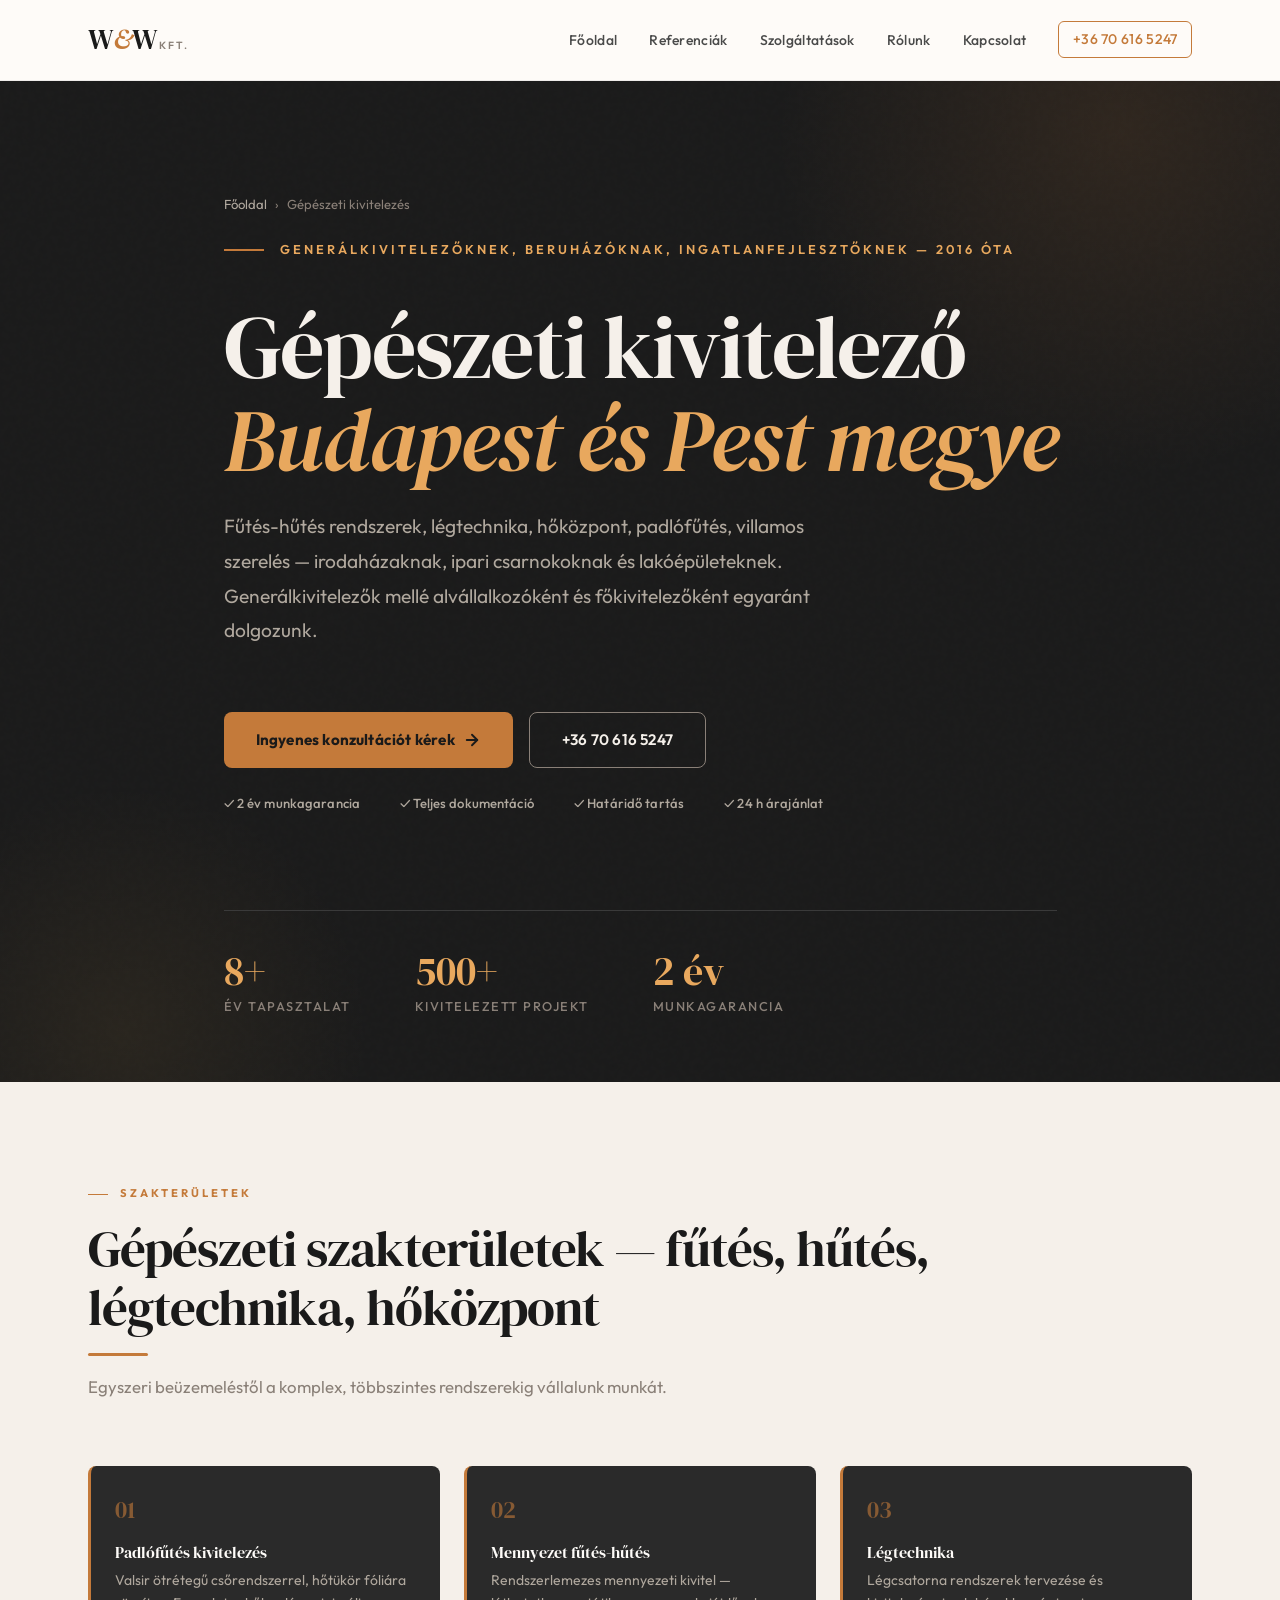
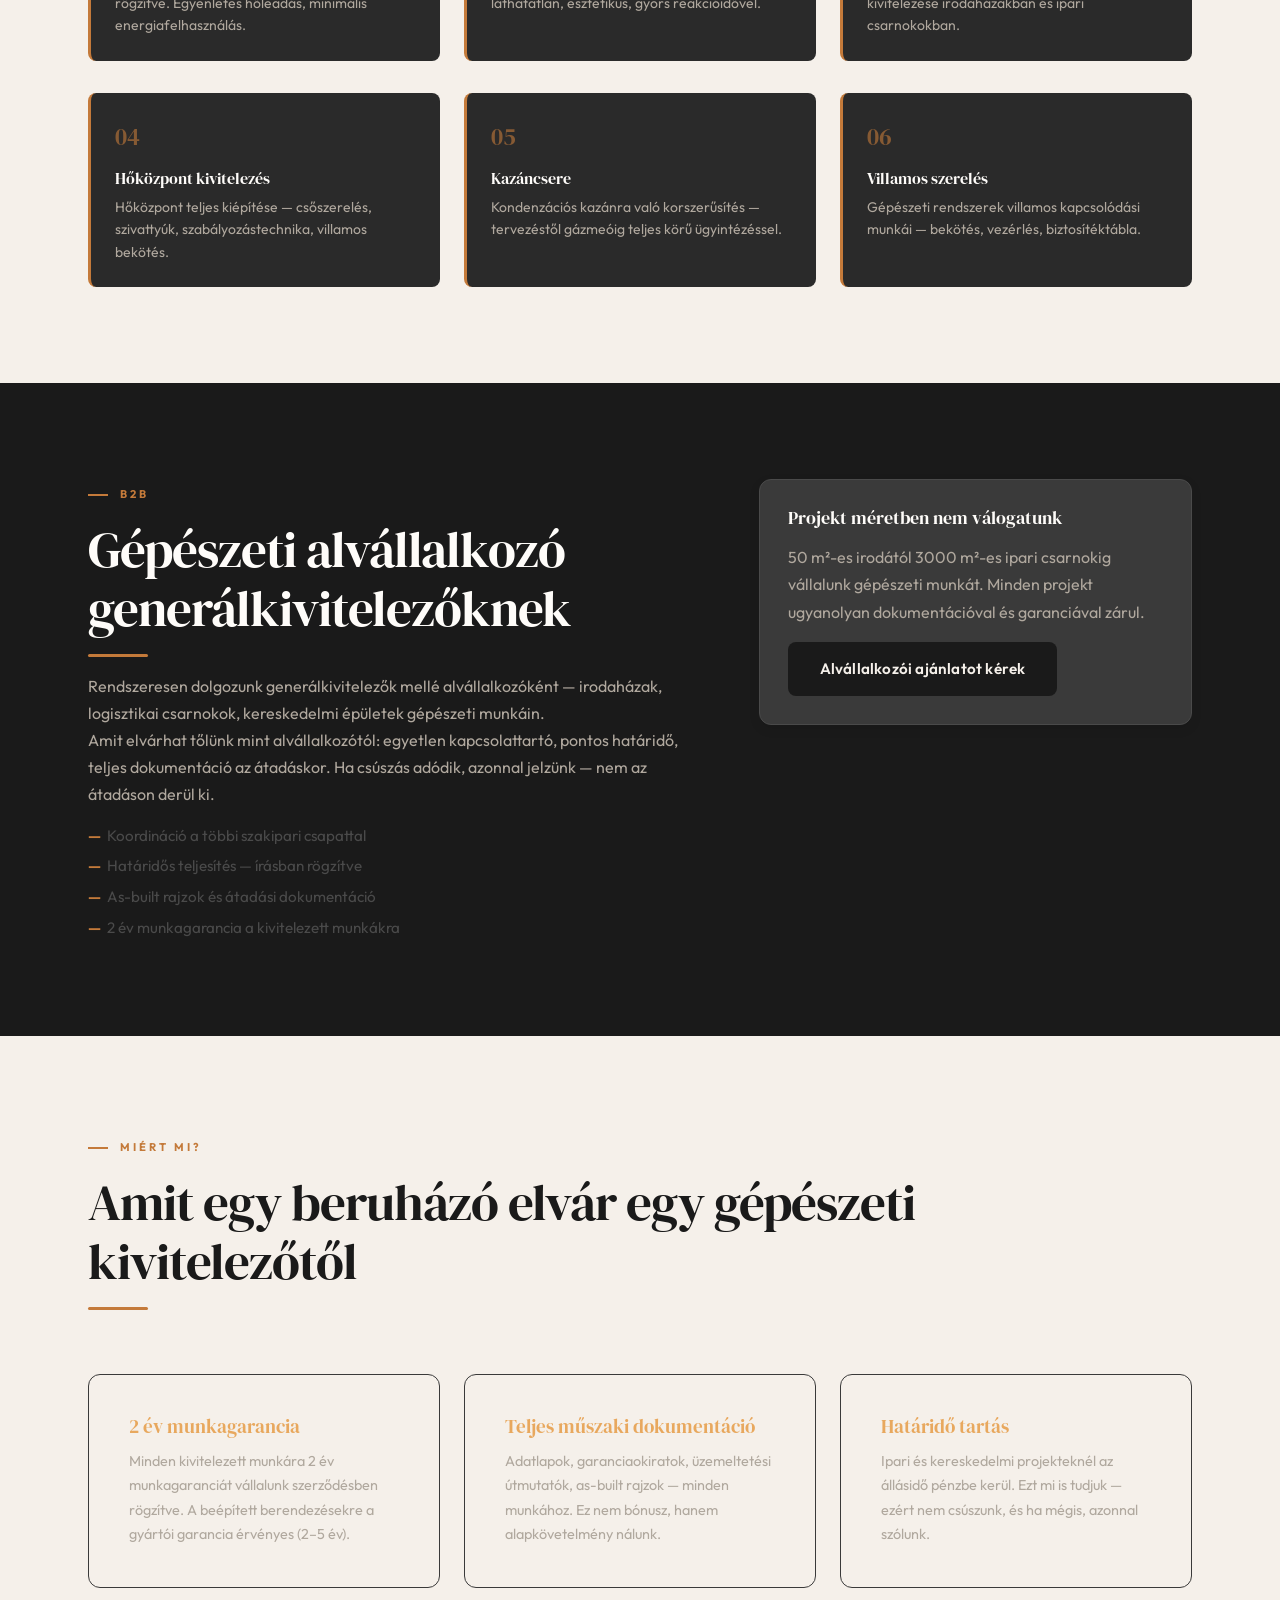
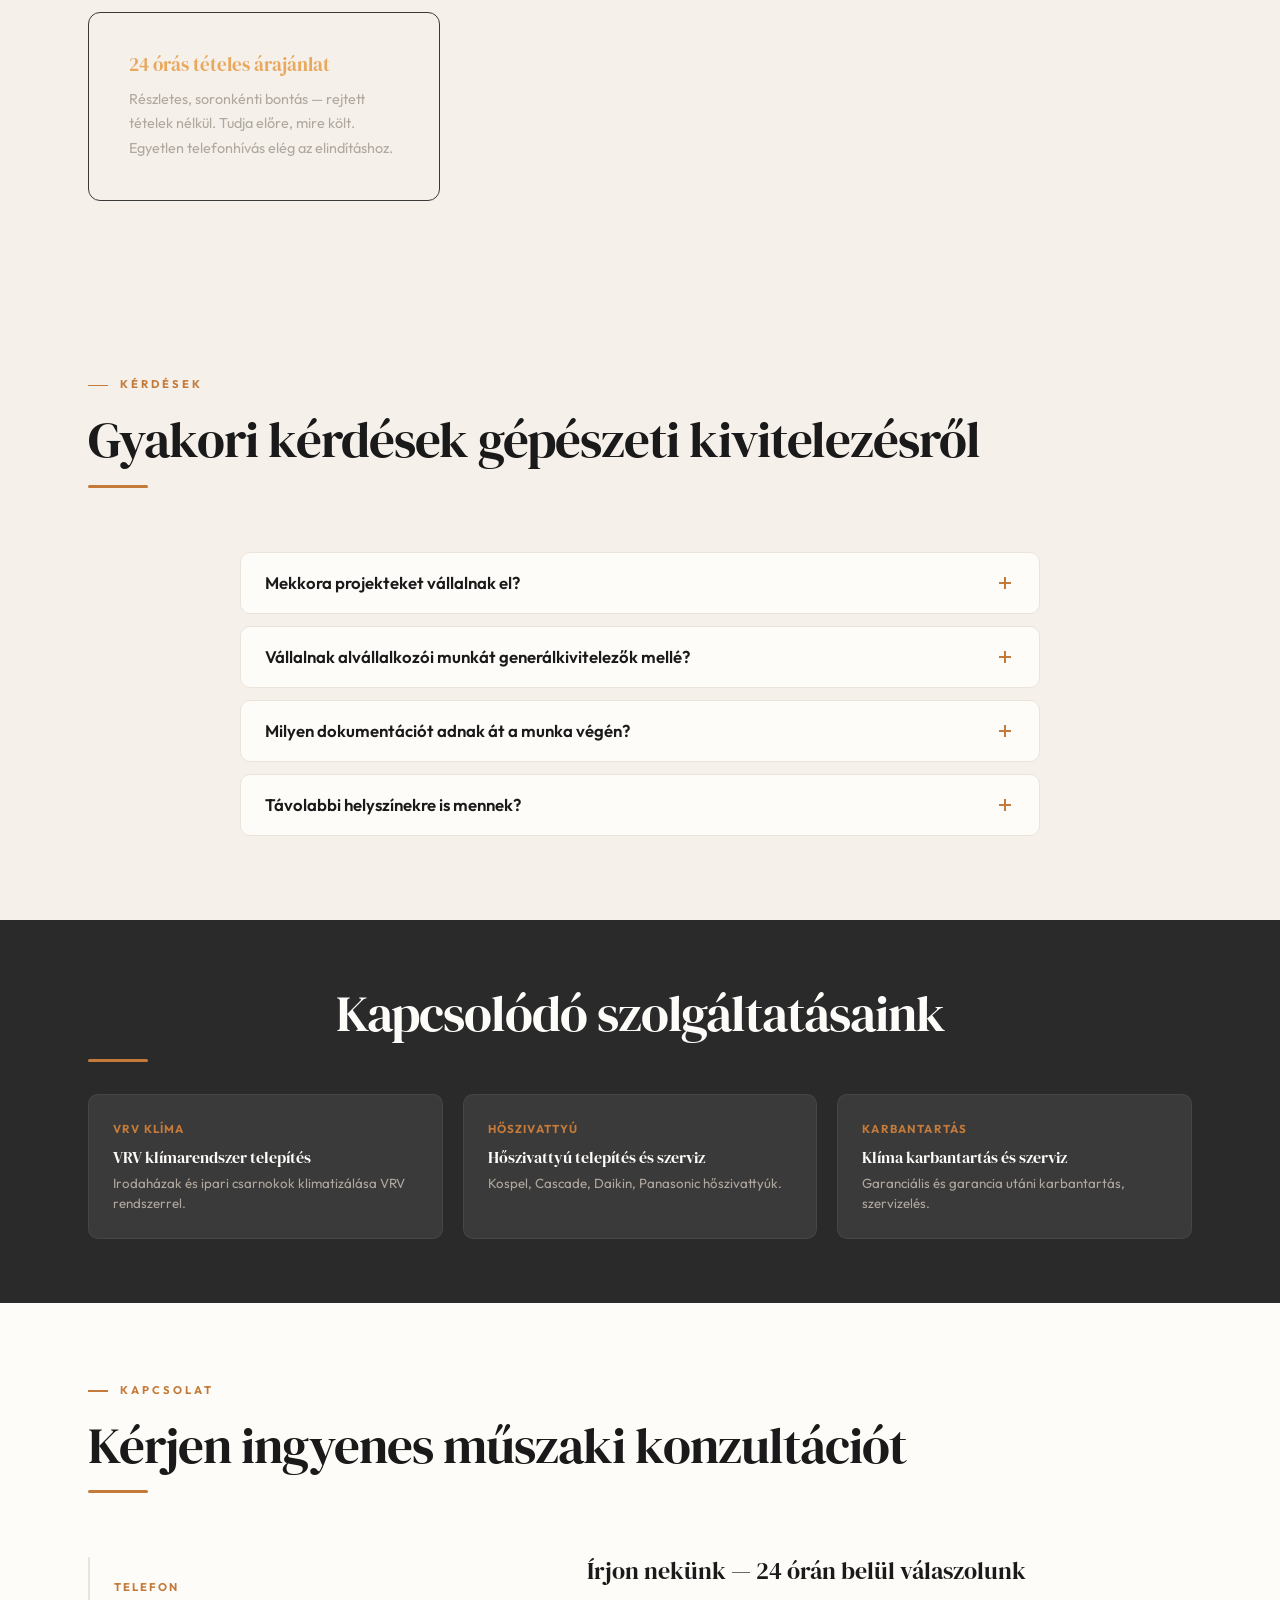
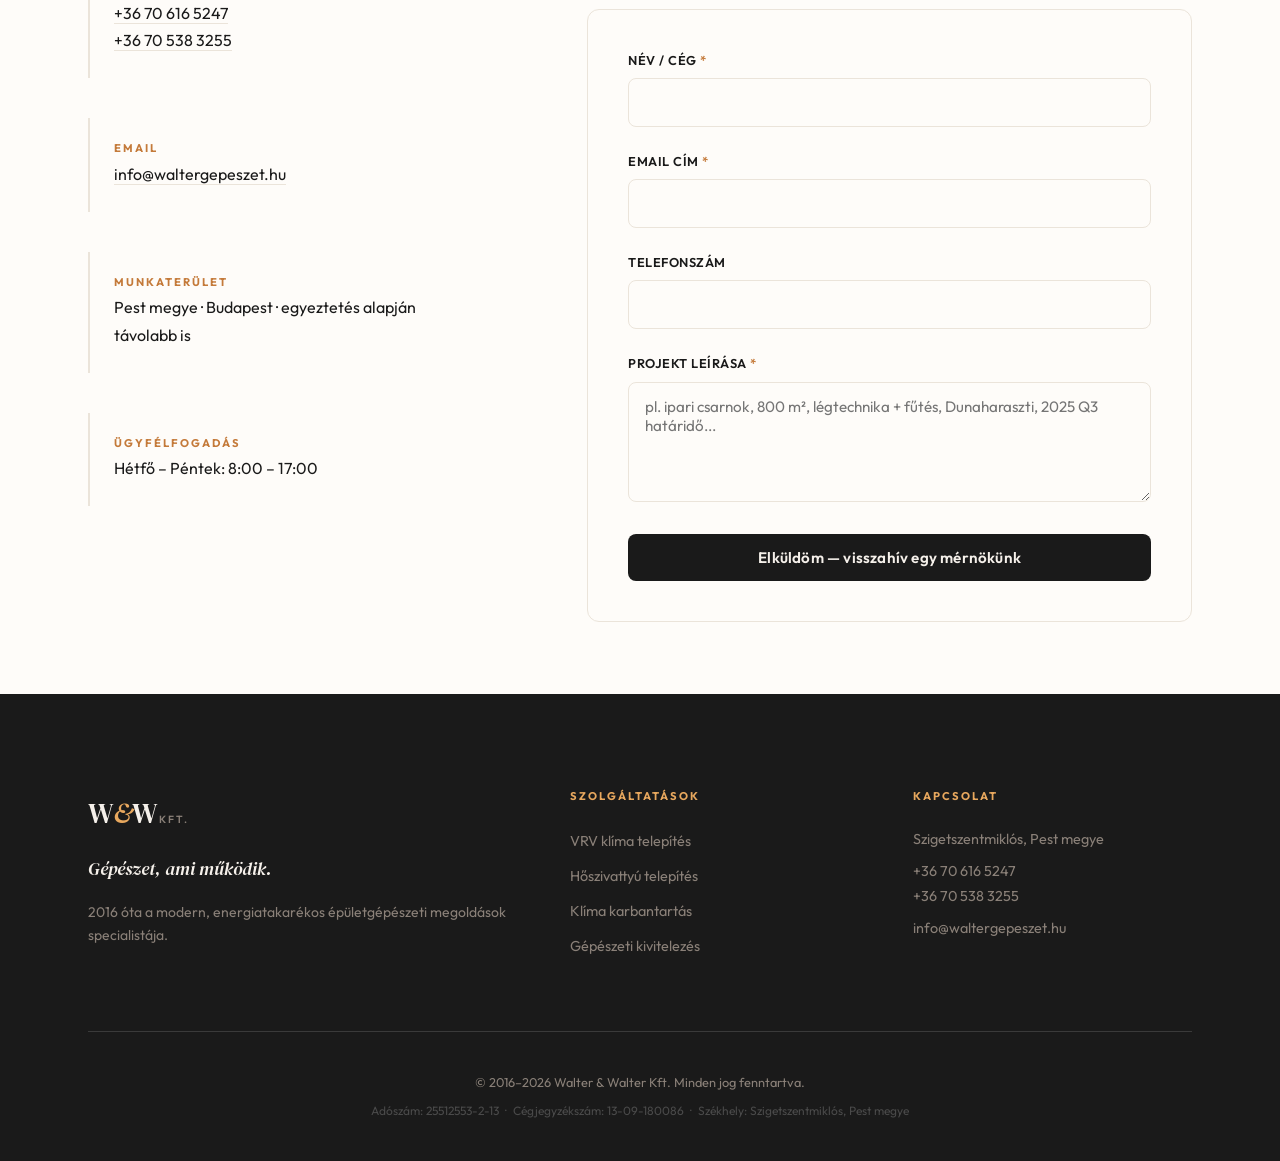
==== commit 0dabc1f8: "SEO, konverzió és UX fejlesztések az összes oldalon - Hero metrics (500+ projekt, 8+ év, 2 év garanc" ====
--- a/gepeszeti-kivitelezes/index.html
+++ b/gepeszeti-kivitelezes/index.html
@@ -4,15 +4,25 @@
     <meta charset="UTF-8">
     <meta name="viewport" content="width=device-width, initial-scale=1.0">
     <title>Gépészeti Kivitelező Budapest | Légtechnika, Hőközpont, Padlófűtés | Walter & Walter Kft.</title>
-    <meta name="description" content="Gépészeti kivitelező Budapest és Pest megye — légtechnika, hőközpont, padlófűtés, fűtés-hűtés rendszerek. Generálkivitelezők alvállalkozója. 2 év garancia, teljes dokumentáció. ☎ +36 70 616 5247">
+
+    <!-- Google tag (gtag.js) -->
+    <script async src="https://www.googletagmanager.com/gtag/js?id=G-Z4YMLFXDXQ"></script>
+    <script>
+      window.dataLayer = window.dataLayer || [];
+      function gtag(){dataLayer.push(arguments);}
+      gtag('js', new Date());
+      gtag('config', 'G-Z4YMLFXDXQ');
+    </script>
+    <meta name="description" content="Gépészeti kivitelező Budapest és Pest megye — légtechnika, hőközpont, padlófűtés, mennyezet fűtés-hűtés, kazáncsere. Generálkivitelezők alvállalkozója és főkivitelező. 2 év garancia. ☎ +36 70 616 5247">
     <meta name="robots" content="index, follow">
-    <link rel="canonical" href="https://walterwalter.hu/gepeszeti-kivitelezes/">
-    <link rel="icon" type="image/svg+xml" href="../favicon.svg">
+    <link rel="canonical" href="https://waltergepeszet.hu/gepeszeti-kivitelezes/">
+    <link rel="icon" type="image/svg+xml" href="../favicon2.svg">
+    <link rel="icon" type="image/png" href="../favicon.png">
 
     <meta property="og:title" content="Gépészeti Kivitelező Budapest | Walter & Walter Kft.">
     <meta property="og:description" content="Gépészeti kivitelező Budapest és Pest megye — légtechnika, hőközpont, padlófűtés. Generálkivitelezők alvállalkozója. 2 év garancia.">
     <meta property="og:type" content="website">
-    <meta property="og:url" content="https://walterwalter.hu/gepeszeti-kivitelezes/">
+    <meta property="og:url" content="https://waltergepeszet.hu/gepeszeti-kivitelezes/">
     <meta property="og:locale" content="hu_HU">
 
     <script type="application/ld+json">
@@ -40,8 +50,8 @@
         "@context": "https://schema.org",
         "@type": "BreadcrumbList",
         "itemListElement": [
-            {"@type": "ListItem", "position": 1, "name": "Főoldal", "item": "https://walterwalter.hu/"},
-            {"@type": "ListItem", "position": 2, "name": "Gépészeti kivitelezés", "item": "https://walterwalter.hu/gepeszeti-kivitelezes/"}
+            {"@type": "ListItem", "position": 1, "name": "Főoldal", "item": "https://waltergepeszet.hu/"},
+            {"@type": "ListItem", "position": 2, "name": "Gépészeti kivitelezés", "item": "https://waltergepeszet.hu/gepeszeti-kivitelezes/"}
         ]
     }
     </script>
@@ -100,6 +110,20 @@
                     <span>✓ Határidő tartás</span>
                     <span>✓ 24 h árajánlat</span>
                 </div>
+                <div class="hero-metrics" aria-label="Statisztikák">
+                    <div class="metric">
+                        <span class="metric-val">8+</span>
+                        <span class="metric-label">év tapasztalat</span>
+                    </div>
+                    <div class="metric">
+                        <span class="metric-val">500+</span>
+                        <span class="metric-label">kivitelezett projekt</span>
+                    </div>
+                    <div class="metric">
+                        <span class="metric-val">2 év</span>
+                        <span class="metric-label">munkagarancia</span>
+                    </div>
+                </div>
             </div>
         </section>
 
